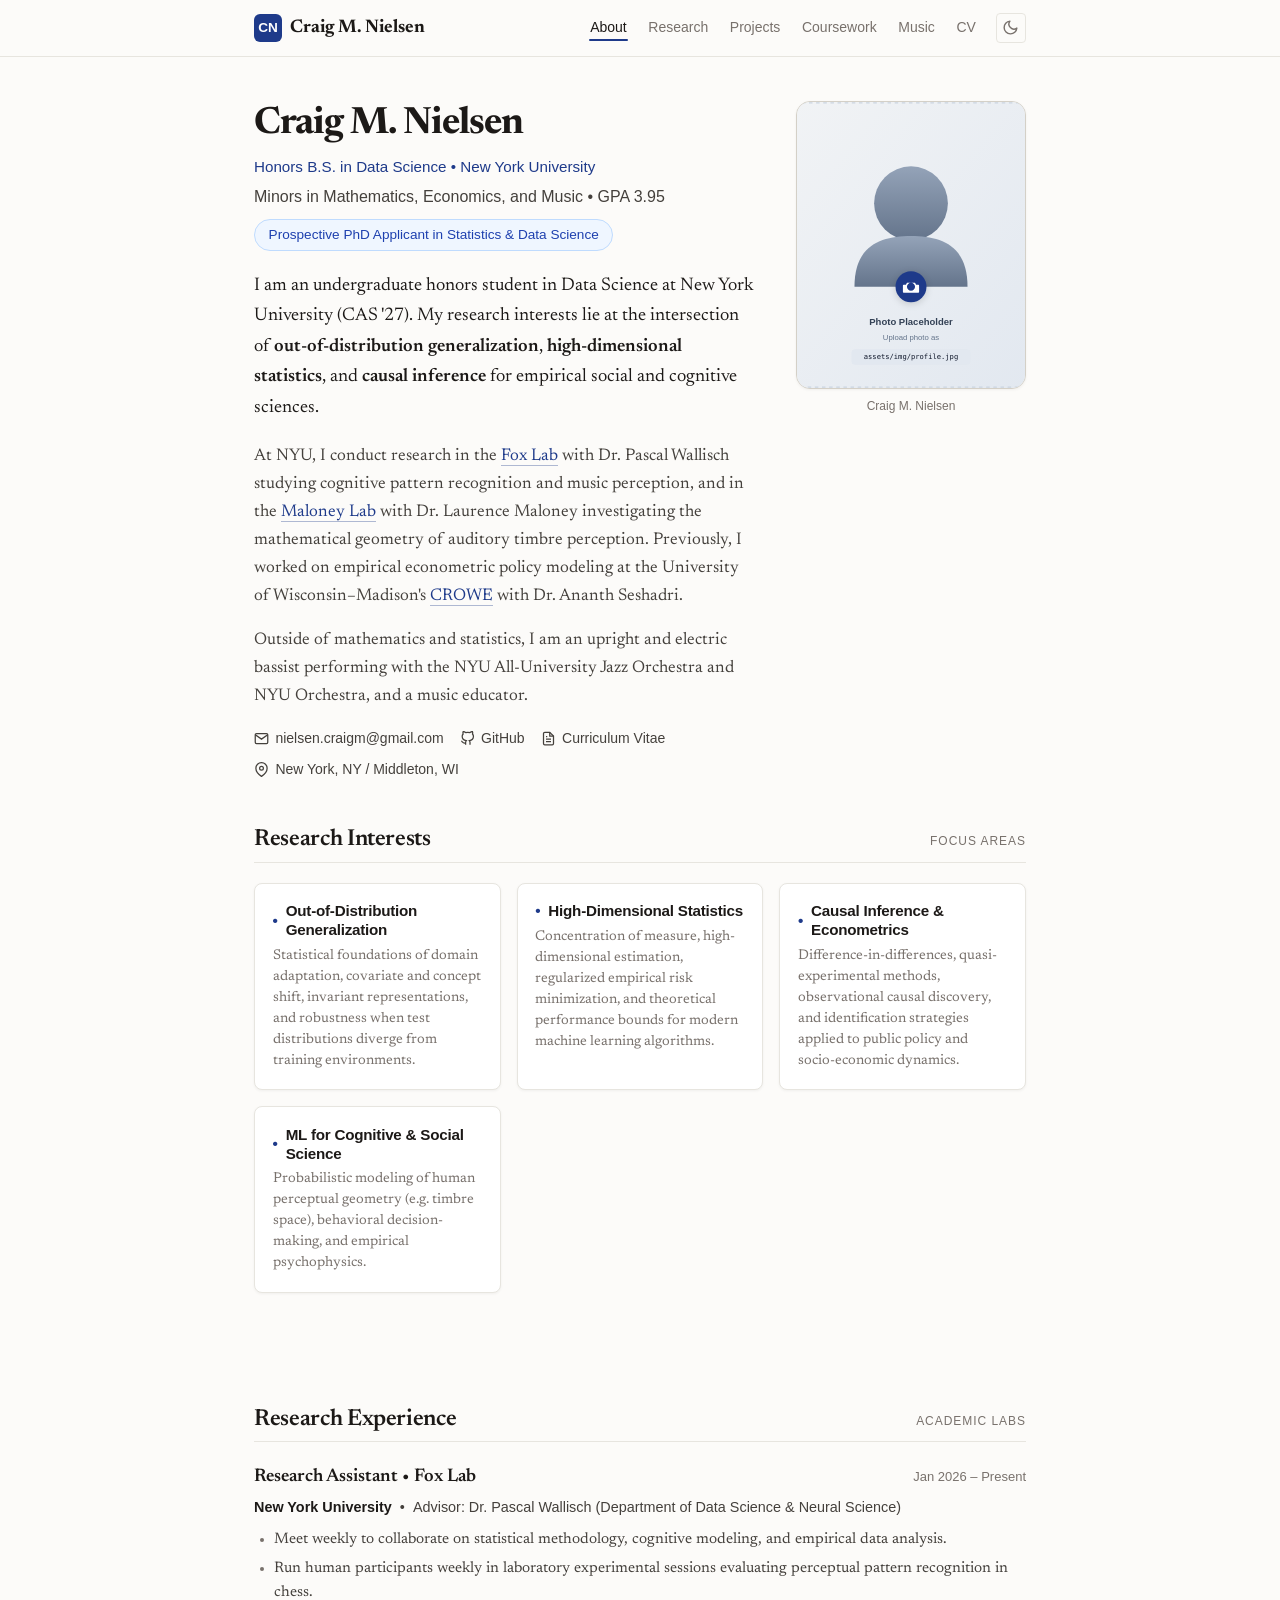
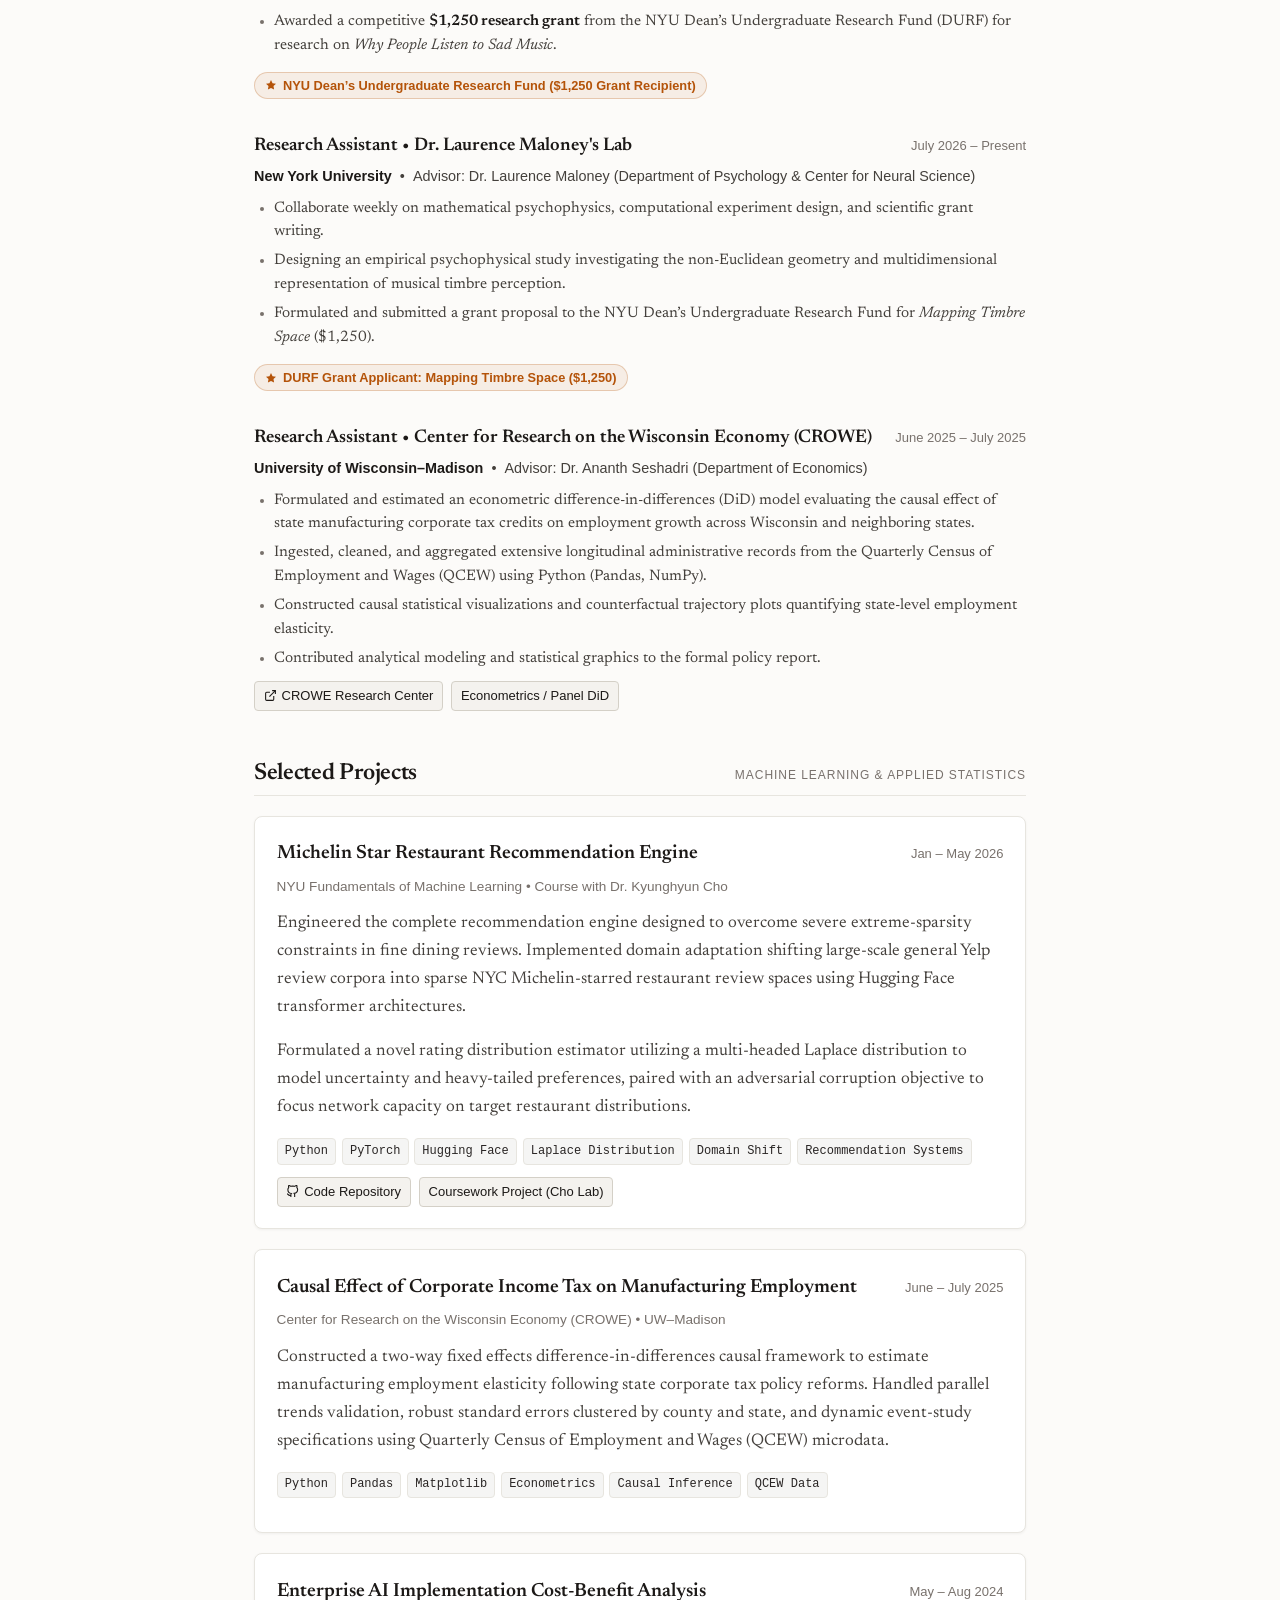
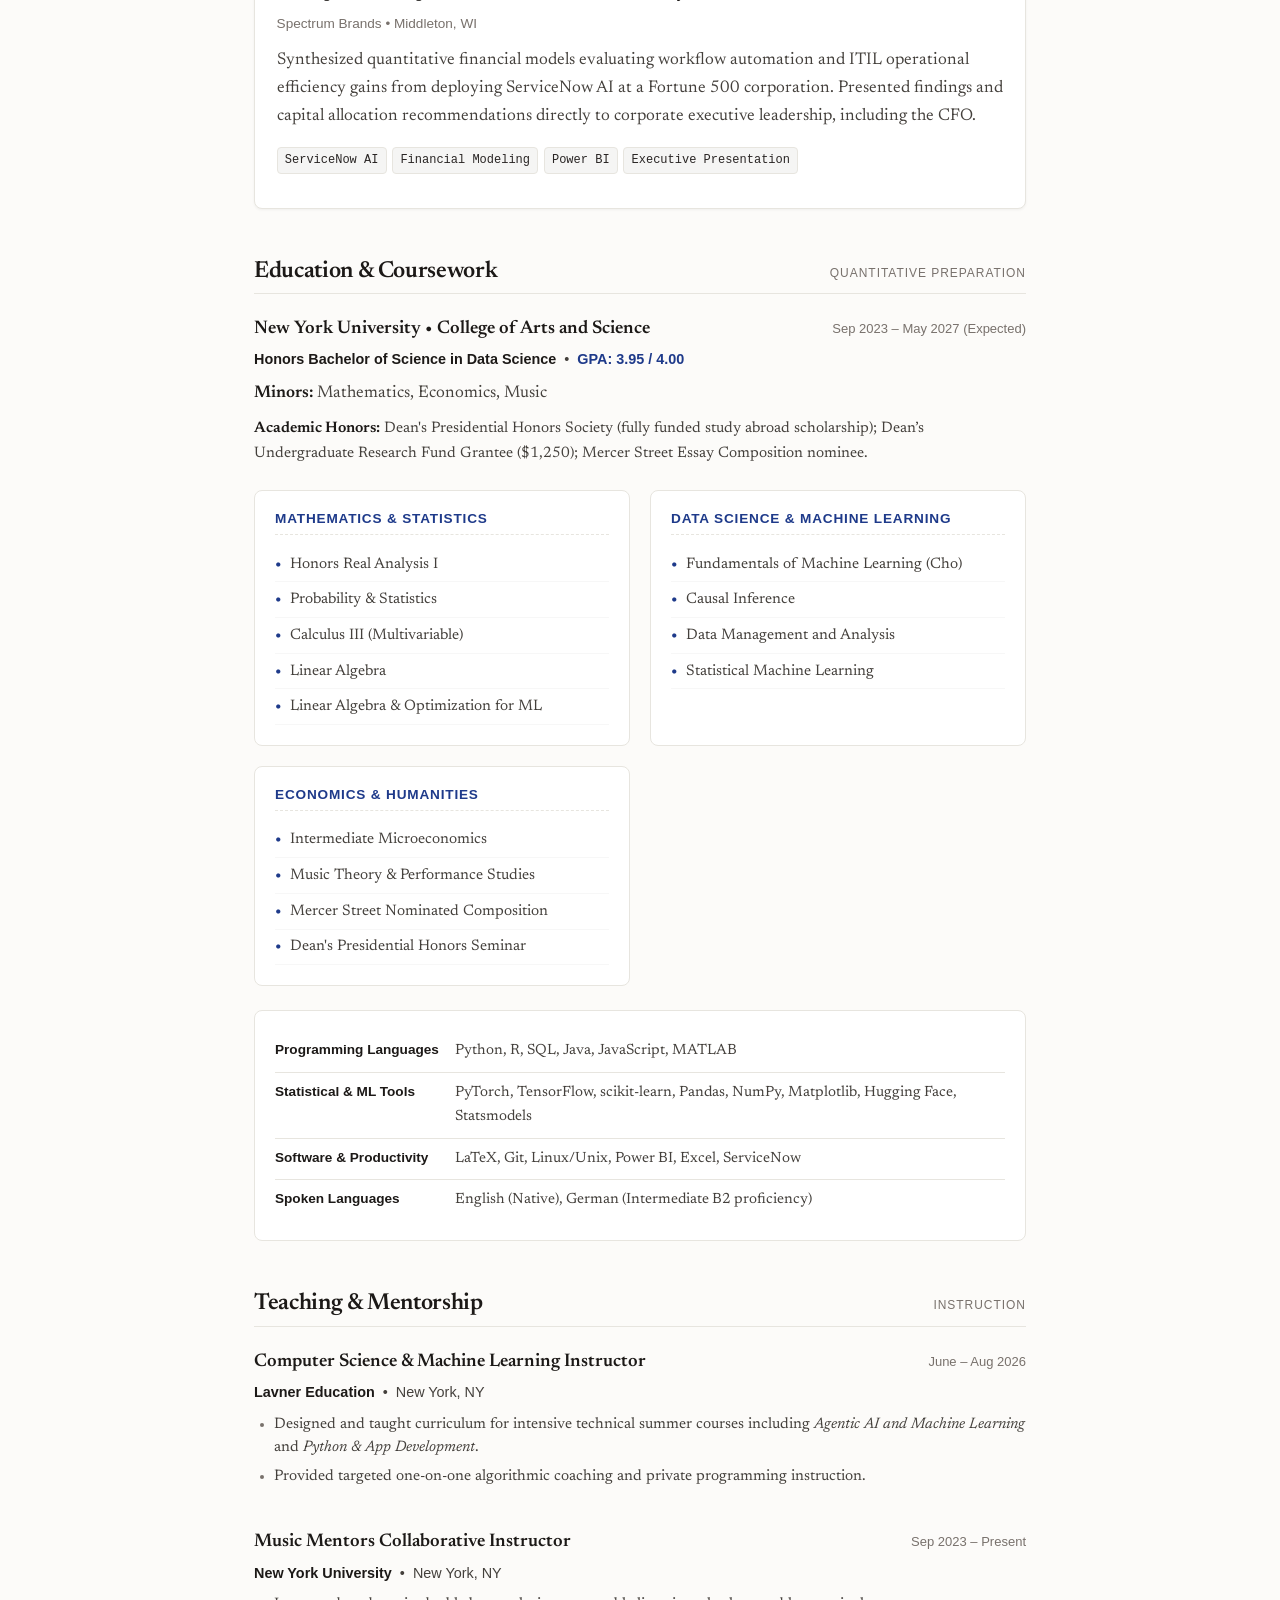
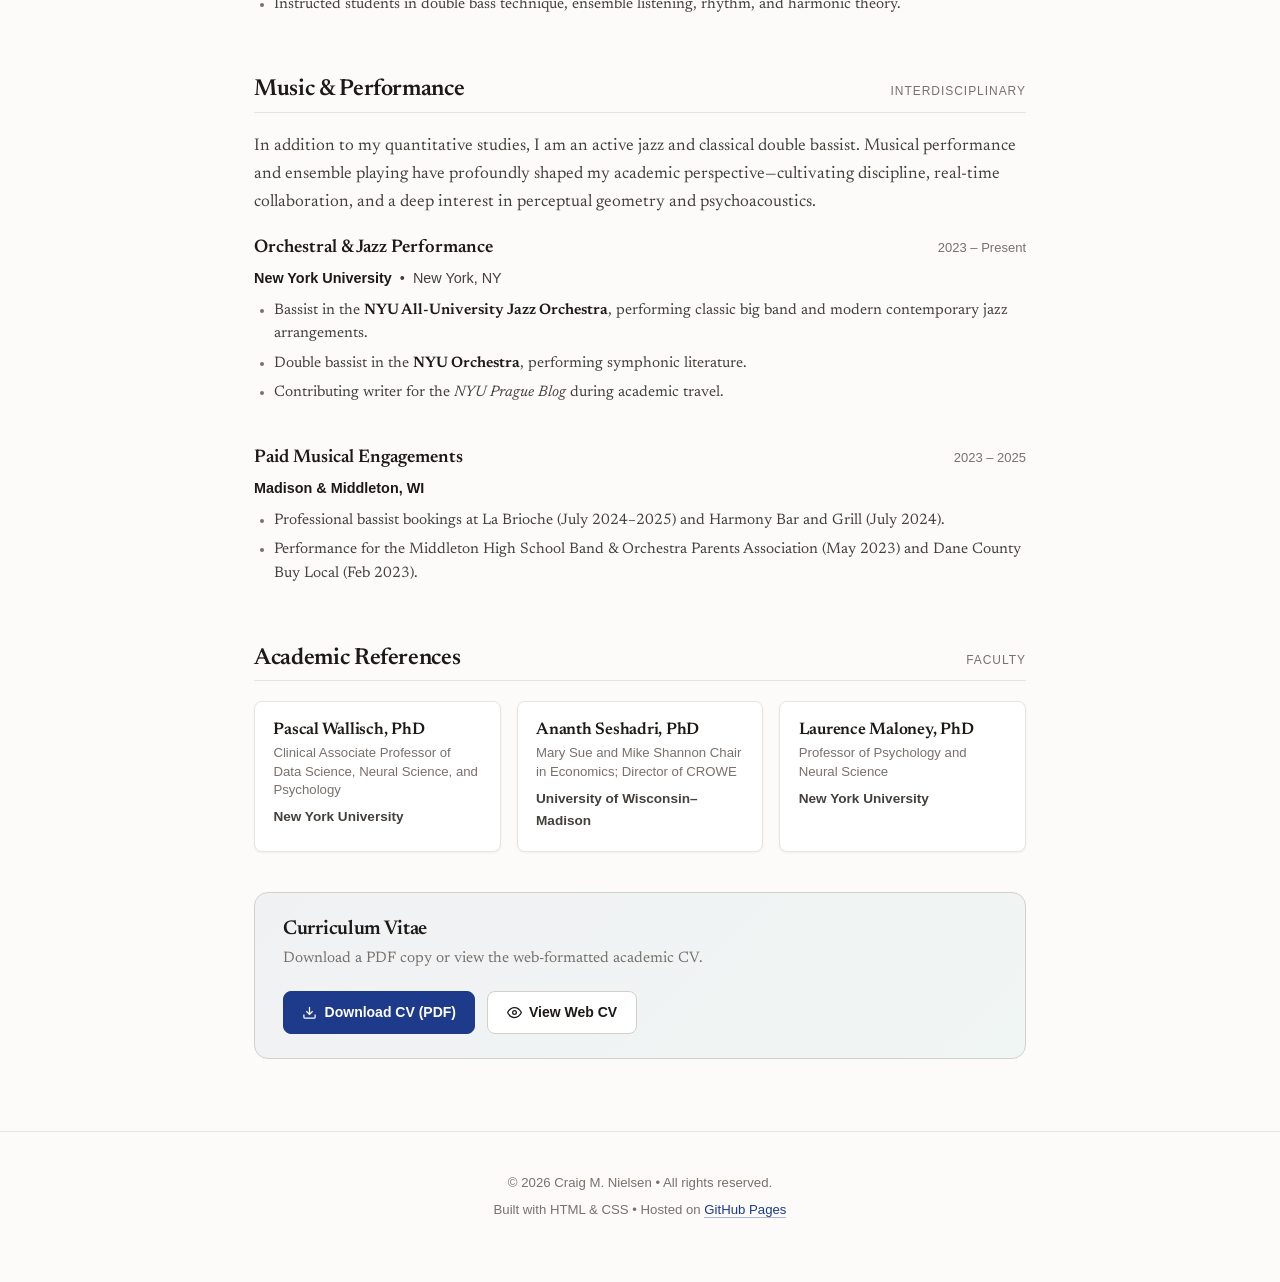
==== index.html @ 50b60140 "Original design" ====
<!DOCTYPE html>
<html lang="en">
<head>
  <meta charset="UTF-8">
  <meta name="viewport" content="width=device-width, initial-scale=1.0">
  <title>Craig M. Nielsen | Data Science & Statistics</title>
  <meta name="description" content="Academic personal website of Craig M. Nielsen, Honors Data Science student at New York University applying to PhD programs in Statistics and Data Science.">
  <meta name="author" content="Craig M. Nielsen">

  <!-- Favicon -->
  <link rel="icon" type="image/svg+xml" href="./assets/img/favicon.svg">

  <!-- Google Fonts: Newsreader (Editorial Serif) & Inter (Clean Sans) -->
  <link rel="preconnect" href="https://fonts.googleapis.com">
  <link rel="preconnect" href="https://fonts.gstatic.com" crossorigin>
  <link href="https://fonts.googleapis.com/css2?family=Inter:wght@400;500;600;700&family=Newsreader:ital,opsz,wght@0,6..72,400;0,6..72,500;0,6..72,600;0,6..72,700;1,6..72,400;1,6..72,600&family=JetBrains+Mono:wght@400;500&display=swap" rel="stylesheet">

  <!-- Main Stylesheet -->
  <link rel="stylesheet" href="./assets/css/style.css">
</head>
<body>

  <!-- Navigation Bar -->
  <header class="site-header">
    <div class="nav-container">
      <a href="#about" class="site-logo">
        <span class="monogram">CN</span>
        <span>Craig M. Nielsen</span>
      </a>

      <nav>
        <ul class="nav-links">
          <li><a href="#about" class="active">About</a></li>
          <li><a href="#research">Research</a></li>
          <li><a href="#projects">Projects</a></li>
          <li><a href="#coursework">Coursework</a></li>
          <li><a href="#music">Music</a></li>
          <li><a href="./cv.html">CV</a></li>
          <li>
            <button id="theme-toggle" class="theme-toggle-btn" aria-label="Toggle dark mode" title="Toggle theme">
              <svg xmlns="http://www.w3.org/2000/svg" viewBox="0 0 24 24" fill="none" stroke="currentColor" stroke-width="2">
                <path d="M21 12.79A9 9 0 1 1 11.21 3 7 7 0 0 0 21 12.79z"></path>
              </svg>
            </button>
          </li>
        </ul>
      </nav>
    </div>
  </header>

  <!-- Main Content Container -->
  <main class="container">

    <!-- Hero / Bio Section -->
    <section id="about" class="hero-section">
      <div class="hero-grid">
        <div class="hero-text">
          <h1>Craig M. Nielsen</h1>
          <div class="hero-status">Honors B.S. in Data Science &bull; New York University</div>
          <div class="hero-affiliation">Minors in Mathematics, Economics, and Music &bull; GPA 3.95</div>
          <div class="hero-aspirations">Prospective PhD Applicant in Statistics &amp; Data Science</div>

          <p class="lead">
            I am an undergraduate honors student in Data Science at New York University (CAS '27). My research interests lie at the intersection of <strong>out-of-distribution generalization</strong>, <strong>high-dimensional statistics</strong>, and <strong>causal inference</strong> for empirical social and cognitive sciences.
          </p>

          <p>
            At NYU, I conduct research in the <a href="#research">Fox Lab</a> with Dr. Pascal Wallisch studying cognitive pattern recognition and music perception, and in the <a href="#research">Maloney Lab</a> with Dr. Laurence Maloney investigating the mathematical geometry of auditory timbre perception. Previously, I worked on empirical econometric policy modeling at the University of Wisconsin–Madison's <a href="#research">CROWE</a> with Dr. Ananth Seshadri.
          </p>

          <p>
            Outside of mathematics and statistics, I am an upright and electric bassist performing with the NYU All-University Jazz Orchestra and NYU Orchestra, and a music educator.
          </p>

          <!-- Quick Contact Links -->
          <div class="quick-links">
            <a href="mailto:nielsen.craigm@gmail.com" title="Email Craig">
              <svg viewBox="0 0 24 24"><path d="M4 4h16c1.1 0 2 .9 2 2v12c0 1.1-.9 2-2 2H4c-1.1 0-2-.9-2-2V6c0-1.1.9-2 2-2z"></path><polyline points="22,6 12,13 2,6"></polyline></svg>
              nielsen.craigm@gmail.com
            </a>
            <a href="https://github.com/craigthefirst" target="_blank" rel="noopener noreferrer" title="GitHub Profile">
              <svg viewBox="0 0 24 24"><path d="M9 19c-5 1.5-5-2.5-7-3m14 6v-3.87a3.37 3.37 0 0 0-.94-2.61c3.14-.35 6.44-1.54 6.44-7A5.44 5.44 0 0 0 20 4.77 5.07 5.07 0 0 0 19.91 1S18.73.65 16 2.48a13.38 13.38 0 0 0-7 0C6.27.65 5.09 1 5.09 1A5.07 5.07 0 0 0 5 4.77a5.44 5.44 0 0 0-1.5 3.78c0 5.42 3.3 6.61 6.44 7A3.37 3.37 0 0 0 9 18.13V22"></path></svg>
              GitHub
            </a>
            <a href="./cv.html" title="Curriculum Vitae">
              <svg viewBox="0 0 24 24"><path d="M14 2H6a2 2 0 0 0-2 2v16a2 2 0 0 0 2 2h12a2 2 0 0 0 2-2V8z"></path><polyline points="14 2 14 8 20 8"></polyline><line x1="16" y1="13" x2="8" y2="13"></line><line x1="16" y1="17" x2="8" y2="17"></line><polyline points="10 9 9 9 8 9"></polyline></svg>
              Curriculum Vitae
            </a>
            <span>
              <svg viewBox="0 0 24 24"><path d="M21 10c0 7-9 13-9 13s-9-6-9-13a9 9 0 0 1 18 0z"></path><circle cx="12" cy="10" r="3"></circle></svg>
              New York, NY / Middleton, WI
            </span>
          </div>
        </div>

        <!-- Dedicated Photo Space (with placeholder and seamless fallback) -->
        <div class="hero-photo-wrapper">
          <div class="profile-photo-container">
            <img
              id="profile-img"
              class="profile-photo"
              src="./assets/img/profile.jpg"
              alt="Craig M. Nielsen"
              onerror="this.onerror=null; this.src='./assets/img/portrait-placeholder.svg';"
            >
          </div>
          <div class="photo-caption">Craig M. Nielsen</div>
        </div>
      </div>

      <!-- Core Research Interests -->
      <h2 style="margin-top: 2.25rem;">
        Research Interests
        <span class="section-tag">Focus Areas</span>
      </h2>
      <div class="interests-grid">
        <div class="interest-card">
          <h4>
            <span class="icon">&bull;</span>
            Out-of-Distribution Generalization
          </h4>
          <p>
            Statistical foundations of domain adaptation, covariate and concept shift, invariant representations, and robustness when test distributions diverge from training environments.
          </p>
        </div>

        <div class="interest-card">
          <h4>
            <span class="icon">&bull;</span>
            High-Dimensional Statistics
          </h4>
          <p>
            Concentration of measure, high-dimensional estimation, regularized empirical risk minimization, and theoretical performance bounds for modern machine learning algorithms.
          </p>
        </div>

        <div class="interest-card">
          <h4>
            <span class="icon">&bull;</span>
            Causal Inference &amp; Econometrics
          </h4>
          <p>
            Difference-in-differences, quasi-experimental methods, observational causal discovery, and identification strategies applied to public policy and socio-economic dynamics.
          </p>
        </div>

        <div class="interest-card">
          <h4>
            <span class="icon">&bull;</span>
            ML for Cognitive &amp; Social Science
          </h4>
          <p>
            Probabilistic modeling of human perceptual geometry (e.g. timbre space), behavioral decision-making, and empirical psychophysics.
          </p>
        </div>
      </div>
    </section>

    <!-- Research Experience -->
    <section id="research">
      <h2>
        Research Experience
        <span class="section-tag">Academic Labs</span>
      </h2>

      <div class="entry-list">
        <!-- Fox Lab NYU -->
        <div class="entry-item">
          <div class="entry-header">
            <span class="entry-title">Research Assistant &bull; Fox Lab</span>
            <span class="entry-date">Jan 2026 &ndash; Present</span>
          </div>
          <div class="entry-subtitle">
            <span class="institution">New York University</span>
            <span>&bull;</span>
            <span class="advisor">Advisor: Dr. Pascal Wallisch (Department of Data Science &amp; Neural Science)</span>
          </div>
          <ul>
            <li>Meet weekly to collaborate on statistical methodology, cognitive modeling, and empirical data analysis.</li>
            <li>Run human participants weekly in laboratory experimental sessions evaluating perceptual pattern recognition in chess.</li>
            <li>Awarded a competitive <strong>$1,250 research grant</strong> from the NYU Dean’s Undergraduate Research Fund (DURF) for research on <em>Why People Listen to Sad Music</em>.</li>
          </ul>
          <div>
            <span class="award-tag">
              <svg width="12" height="12" viewBox="0 0 24 24" fill="currentColor"><path d="M12 2l3.09 6.26L22 9.27l-5 4.87 1.18 6.88L12 17.77l-6.18 3.25L7 14.14 2 9.27l6.91-1.01L12 2z"/></svg>
              NYU Dean’s Undergraduate Research Fund ($1,250 Grant Recipient)
            </span>
          </div>
        </div>

        <!-- Laurence Maloney Lab NYU -->
        <div class="entry-item">
          <div class="entry-header">
            <span class="entry-title">Research Assistant &bull; Dr. Laurence Maloney's Lab</span>
            <span class="entry-date">July 2026 &ndash; Present</span>
          </div>
          <div class="entry-subtitle">
            <span class="institution">New York University</span>
            <span>&bull;</span>
            <span class="advisor">Advisor: Dr. Laurence Maloney (Department of Psychology &amp; Center for Neural Science)</span>
          </div>
          <ul>
            <li>Collaborate weekly on mathematical psychophysics, computational experiment design, and scientific grant writing.</li>
            <li>Designing an empirical psychophysical study investigating the non-Euclidean geometry and multidimensional representation of musical timbre perception.</li>
            <li>Formulated and submitted a grant proposal to the NYU Dean’s Undergraduate Research Fund for <em>Mapping Timbre Space</em> ($1,250).</li>
          </ul>
          <div>
            <span class="award-tag">
              <svg width="12" height="12" viewBox="0 0 24 24" fill="currentColor"><path d="M12 2l3.09 6.26L22 9.27l-5 4.87 1.18 6.88L12 17.77l-6.18 3.25L7 14.14 2 9.27l6.91-1.01L12 2z"/></svg>
              DURF Grant Applicant: Mapping Timbre Space ($1,250)
            </span>
          </div>
        </div>

        <!-- CROWE UW-Madison -->
        <div class="entry-item">
          <div class="entry-header">
            <span class="entry-title">Research Assistant &bull; Center for Research on the Wisconsin Economy (CROWE)</span>
            <span class="entry-date">June 2025 &ndash; July 2025</span>
          </div>
          <div class="entry-subtitle">
            <span class="institution">University of Wisconsin&ndash;Madison</span>
            <span>&bull;</span>
            <span class="advisor">Advisor: Dr. Ananth Seshadri (Department of Economics)</span>
          </div>
          <ul>
            <li>Formulated and estimated an econometric difference-in-differences (DiD) model evaluating the causal effect of state manufacturing corporate tax credits on employment growth across Wisconsin and neighboring states.</li>
            <li>Ingested, cleaned, and aggregated extensive longitudinal administrative records from the Quarterly Census of Employment and Wages (QCEW) using Python (Pandas, NumPy).</li>
            <li>Constructed causal statistical visualizations and counterfactual trajectory plots quantifying state-level employment elasticity.</li>
            <li>Contributed analytical modeling and statistical graphics to the formal policy report.</li>
          </ul>
          <div class="entry-actions">
            <a href="https://crowe.wisc.edu/" target="_blank" rel="noopener noreferrer" class="action-badge">
              <svg viewBox="0 0 24 24"><path d="M18 13v6a2 2 0 0 1-2 2H5a2 2 0 0 1-2-2V8a2 2 0 0 1 2-2h6"></path><polyline points="15 3 21 3 21 9"></polyline><line x1="10" y1="14" x2="21" y2="3"></line></svg>
              CROWE Research Center
            </a>
            <span class="action-badge">Econometrics / Panel DiD</span>
          </div>
        </div>
      </div>
    </section>

    <!-- Selected Projects -->
    <section id="projects">
      <h2>
        Selected Projects
        <span class="section-tag">Machine Learning &amp; Applied Statistics</span>
      </h2>

      <!-- Michelin Star Restaurant App -->
      <div class="project-card">
        <div class="card-header">
          <span class="card-title">Michelin Star Restaurant Recommendation Engine</span>
          <span class="entry-date">Jan &ndash; May 2026</span>
        </div>
        <div class="card-meta">
          NYU Fundamentals of Machine Learning &bull; Course with Dr. Kyunghyun Cho
        </div>
        <p>
          Engineered the complete recommendation engine designed to overcome severe extreme-sparsity constraints in fine dining reviews. Implemented domain adaptation shifting large-scale general Yelp review corpora into sparse NYC Michelin-starred restaurant review spaces using Hugging Face transformer architectures.
        </p>
        <p>
          Formulated a novel rating distribution estimator utilizing a multi-headed Laplace distribution to model uncertainty and heavy-tailed preferences, paired with an adversarial corruption objective to focus network capacity on target restaurant distributions.
        </p>
        <div class="tech-stack">
          <span>Python</span>
          <span>PyTorch</span>
          <span>Hugging Face</span>
          <span>Laplace Distribution</span>
          <span>Domain Shift</span>
          <span>Recommendation Systems</span>
        </div>
        <div class="entry-actions">
          <a href="https://github.com/craigthefirst" target="_blank" rel="noopener noreferrer" class="action-badge">
            <svg viewBox="0 0 24 24"><path d="M9 19c-5 1.5-5-2.5-7-3m14 6v-3.87a3.37 3.37 0 0 0-.94-2.61c3.14-.35 6.44-1.54 6.44-7A5.44 5.44 0 0 0 20 4.77 5.07 5.07 0 0 0 19.91 1S18.73.65 16 2.48a13.38 13.38 0 0 0-7 0C6.27.65 5.09 1 5.09 1A5.07 5.07 0 0 0 5 4.77a5.44 5.44 0 0 0-1.5 3.78c0 5.42 3.3 6.61 6.44 7A3.37 3.37 0 0 0 9 18.13V22"></path></svg>
            Code Repository
          </a>
          <span class="action-badge">Coursework Project (Cho Lab)</span>
        </div>
      </div>

      <!-- Difference-in-Differences Tax Model -->
      <div class="project-card">
        <div class="card-header">
          <span class="card-title">Causal Effect of Corporate Income Tax on Manufacturing Employment</span>
          <span class="entry-date">June &ndash; July 2025</span>
        </div>
        <div class="card-meta">
          Center for Research on the Wisconsin Economy (CROWE) &bull; UW–Madison
        </div>
        <p>
          Constructed a two-way fixed effects difference-in-differences causal framework to estimate manufacturing employment elasticity following state corporate tax policy reforms. Handled parallel trends validation, robust standard errors clustered by county and state, and dynamic event-study specifications using Quarterly Census of Employment and Wages (QCEW) microdata.
        </p>
        <div class="tech-stack">
          <span>Python</span>
          <span>Pandas</span>
          <span>Matplotlib</span>
          <span>Econometrics</span>
          <span>Causal Inference</span>
          <span>QCEW Data</span>
        </div>
      </div>

      <!-- ServiceNow AI Analysis -->
      <div class="project-card">
        <div class="card-header">
          <span class="card-title">Enterprise AI Implementation Cost-Benefit Analysis</span>
          <span class="entry-date">May &ndash; Aug 2024</span>
        </div>
        <div class="card-meta">
          Spectrum Brands &bull; Middleton, WI
        </div>
        <p>
          Synthesized quantitative financial models evaluating workflow automation and ITIL operational efficiency gains from deploying ServiceNow AI at a Fortune 500 corporation. Presented findings and capital allocation recommendations directly to corporate executive leadership, including the CFO.
        </p>
        <div class="tech-stack">
          <span>ServiceNow AI</span>
          <span>Financial Modeling</span>
          <span>Power BI</span>
          <span>Executive Presentation</span>
        </div>
      </div>
    </section>

    <!-- Education & Academic Preparation -->
    <section id="coursework">
      <h2>
        Education &amp; Coursework
        <span class="section-tag">Quantitative Preparation</span>
      </h2>

      <div class="entry-item" style="margin-bottom: 1.5rem;">
        <div class="entry-header">
          <span class="entry-title">New York University &bull; College of Arts and Science</span>
          <span class="entry-date">Sep 2023 &ndash; May 2027 (Expected)</span>
        </div>
        <div class="entry-subtitle">
          <span class="institution">Honors Bachelor of Science in Data Science</span>
          <span>&bull;</span>
          <span style="font-weight: 600; color: var(--link-color);">GPA: 3.95 / 4.00</span>
        </div>
        <p style="margin-bottom: 0.5rem; color: var(--text-secondary);">
          <strong>Minors:</strong> Mathematics, Economics, Music
        </p>
        <p style="margin-bottom: 0.5rem; color: var(--text-secondary); font-size: 0.95rem;">
          <strong>Academic Honors:</strong> Dean's Presidential Honors Society (fully funded study abroad scholarship); Dean’s Undergraduate Research Fund Grantee ($1,250); Mercer Street Essay Composition nominee.
        </p>
      </div>

      <!-- Categorized Coursework Matrix -->
      <div class="course-grid">
        <div class="course-category">
          <h4>Mathematics &amp; Statistics</h4>
          <ul>
            <li>Honors Real Analysis I</li>
            <li>Probability &amp; Statistics</li>
            <li>Calculus III (Multivariable)</li>
            <li>Linear Algebra</li>
            <li>Linear Algebra &amp; Optimization for ML</li>
          </ul>
        </div>

        <div class="course-category">
          <h4>Data Science &amp; Machine Learning</h4>
          <ul>
            <li>Fundamentals of Machine Learning (Cho)</li>
            <li>Causal Inference</li>
            <li>Data Management and Analysis</li>
            <li>Statistical Machine Learning</li>
          </ul>
        </div>

        <div class="course-category">
          <h4>Economics &amp; Humanities</h4>
          <ul>
            <li>Intermediate Microeconomics</li>
            <li>Music Theory &amp; Performance Studies</li>
            <li>Mercer Street Nominated Composition</li>
            <li>Dean's Presidential Honors Seminar</li>
          </ul>
        </div>
      </div>

      <!-- Skills Matrix -->
      <div class="skills-block">
        <div class="skill-row">
          <span class="skill-label">Programming Languages</span>
          <span class="skill-value">Python, R, SQL, Java, JavaScript, MATLAB</span>
        </div>
        <div class="skill-row">
          <span class="skill-label">Statistical &amp; ML Tools</span>
          <span class="skill-value">PyTorch, TensorFlow, scikit-learn, Pandas, NumPy, Matplotlib, Hugging Face, Statsmodels</span>
        </div>
        <div class="skill-row">
          <span class="skill-label">Software &amp; Productivity</span>
          <span class="skill-value">LaTeX, Git, Linux/Unix, Power BI, Excel, ServiceNow</span>
        </div>
        <div class="skill-row">
          <span class="skill-label">Spoken Languages</span>
          <span class="skill-value">English (Native), German (Intermediate B2 proficiency)</span>
        </div>
      </div>
    </section>

    <!-- Teaching Experience -->
    <section id="teaching">
      <h2>
        Teaching &amp; Mentorship
        <span class="section-tag">Instruction</span>
      </h2>

      <div class="entry-list">
        <div class="entry-item">
          <div class="entry-header">
            <span class="entry-title">Computer Science &amp; Machine Learning Instructor</span>
            <span class="entry-date">June &ndash; Aug 2026</span>
          </div>
          <div class="entry-subtitle">
            <span class="institution">Lavner Education</span>
            <span>&bull;</span>
            <span class="advisor">New York, NY</span>
          </div>
          <ul>
            <li>Designed and taught curriculum for intensive technical summer courses including <em>Agentic AI and Machine Learning</em> and <em>Python &amp; App Development</em>.</li>
            <li>Provided targeted one-on-one algorithmic coaching and private programming instruction.</li>
          </ul>
        </div>

        <div class="entry-item">
          <div class="entry-header">
            <span class="entry-title">Music Mentors Collaborative Instructor</span>
            <span class="entry-date">Sep 2023 &ndash; Present</span>
          </div>
          <div class="entry-subtitle">
            <span class="institution">New York University</span>
            <span>&bull;</span>
            <span class="advisor">New York, NY</span>
          </div>
          <ul>
            <li>Instructed students in double bass technique, ensemble listening, rhythm, and harmonic theory.</li>
          </ul>
        </div>
      </div>
    </section>

    <!-- Music & Interdisciplinary Background -->
    <section id="music">
      <h2>
        Music &amp; Performance
        <span class="section-tag">Interdisciplinary</span>
      </h2>
      <p>
        In addition to my quantitative studies, I am an active jazz and classical double bassist. Musical performance and ensemble playing have profoundly shaped my academic perspective—cultivating discipline, real-time collaboration, and a deep interest in perceptual geometry and psychoacoustics.
      </p>

      <div class="entry-list">
        <div class="entry-item">
          <div class="entry-header">
            <span class="entry-title">Orchestral &amp; Jazz Performance</span>
            <span class="entry-date">2023 &ndash; Present</span>
          </div>
          <div class="entry-subtitle">
            <span class="institution">New York University</span>
            <span>&bull;</span>
            <span>New York, NY</span>
          </div>
          <ul>
            <li>Bassist in the <strong>NYU All-University Jazz Orchestra</strong>, performing classic big band and modern contemporary jazz arrangements.</li>
            <li>Double bassist in the <strong>NYU Orchestra</strong>, performing symphonic literature.</li>
            <li>Contributing writer for the <em>NYU Prague Blog</em> during academic travel.</li>
          </ul>
        </div>

        <div class="entry-item">
          <div class="entry-header">
            <span class="entry-title">Paid Musical Engagements</span>
            <span class="entry-date">2023 &ndash; 2025</span>
          </div>
          <div class="entry-subtitle">
            <span class="institution">Madison &amp; Middleton, WI</span>
          </div>
          <ul>
            <li>Professional bassist bookings at La Brioche (July 2024–2025) and Harmony Bar and Grill (July 2024).</li>
            <li>Performance for the Middleton High School Band &amp; Orchestra Parents Association (May 2023) and Dane County Buy Local (Feb 2023).</li>
          </ul>
        </div>
      </div>
    </section>

    <!-- Academic References -->
    <section id="references">
      <h2>
        Academic References
        <span class="section-tag">Faculty</span>
      </h2>
      <div class="references-grid">
        <div class="ref-card">
          <h4>Pascal Wallisch, PhD</h4>
          <div class="ref-dept">Clinical Associate Professor of Data Science, Neural Science, and Psychology</div>
          <div class="ref-inst">New York University</div>
        </div>

        <div class="ref-card">
          <h4>Ananth Seshadri, PhD</h4>
          <div class="ref-dept">Mary Sue and Mike Shannon Chair in Economics; Director of CROWE</div>
          <div class="ref-inst">University of Wisconsin&ndash;Madison</div>
        </div>

        <div class="ref-card">
          <h4>Laurence Maloney, PhD</h4>
          <div class="ref-dept">Professor of Psychology and Neural Science</div>
          <div class="ref-inst">New York University</div>
        </div>
      </div>
    </section>

    <!-- Curriculum Vitae Callout -->
    <section id="cv">
      <div class="cv-banner">
        <div class="cv-banner-text">
          <h3>Curriculum Vitae</h3>
          <p>Download a PDF copy or view the web-formatted academic CV.</p>
        </div>
        <div class="cv-buttons">
          <a href="./assets/Craig_Nielsen_CV.pdf" class="btn btn-primary" download="Craig_Nielsen_CV.pdf">
            <svg viewBox="0 0 24 24"><path d="M21 15v4a2 2 0 0 1-2 2H5a2 2 0 0 1-2-2v-4"></path><polyline points="7 10 12 15 17 10"></polyline><line x1="12" y1="15" x2="12" y2="3"></line></svg>
            Download CV (PDF)
          </a>
          <a href="./cv.html" class="btn btn-secondary">
            <svg viewBox="0 0 24 24"><path d="M1 12s4-8 11-8 11 8 11 8-4 8-11 8-11-8-11-8z"></path><circle cx="12" cy="12" r="3"></circle></svg>
            View Web CV
          </a>
        </div>
      </div>
    </section>

  </main>

  <!-- Site Footer -->
  <footer class="site-footer">
    <div class="container">
      <p>&copy; <span id="current-year">2026</span> Craig M. Nielsen &bull; All rights reserved.</p>
      <p>
        Built with HTML &amp; CSS &bull; Hosted on <a href="https://github.com/craigthefirst/Personal_Site" target="_blank" rel="noopener noreferrer">GitHub Pages</a>
      </p>
    </div>
  </footer>

  <!-- Main JavaScript -->
  <script src="./assets/js/main.js"></script>
</body>
</html>
---- assets/css/style.css ----
/* ==========================================================================
   ACADEMIC PORTFOLIO STYLESHEET
   Style inspired by classical academic homepages (graysonrdavis.github.io)
   Author: Craig M. Nielsen
   ========================================================================== */

/* --- CSS Variables & Theme Tokens --- */
:root {
  /* Color Palette - Light Mode (Warm Academic Paper) */
  --bg-primary: #fcfbf9;
  --bg-secondary: #f4f2ee;
  --bg-card: #ffffff;
  --bg-card-hover: #faf9f6;
  --border-subtle: #e7e5df;
  --border-medium: #d4d0c7;

  --text-primary: #1c1917;
  --text-secondary: #44403c;
  --text-muted: #78716c;
  --text-faint: #a8a29e;

  --link-color: #1e3a8a;          /* Academic Navy */
  --link-hover: #172554;
  --link-underline: rgba(30, 58, 138, 0.35);

  --accent-primary: #1e3a8a;
  --accent-secondary: #0d9488;    /* Academic Teal */
  --accent-warm: #b45309;         /* Warm amber for awards/highlights */
  --badge-bg: #eff6ff;
  --badge-text: #1e40af;
  --badge-border: #bfdbfe;

  --code-bg: #f5f5f4;
  --code-text: #292524;

  /* Typography */
  --font-serif: "Newsreader", "Charter", "Bitstream Charter", "EB Garamond", "Computer Modern Roman", "Times New Roman", Times, Georgia, serif;
  --font-sans: -apple-system, BlinkMacSystemFont, "Segoe UI", Roboto, "Helvetica Neue", Arial, sans-serif;
  --font-mono: ui-monospace, "SFMono-Regular", "Menlo", "Consolas", "Liberation Mono", monospace;

  --max-width: 820px;
  --header-height: 56px;
  --radius-sm: 4px;
  --radius-md: 8px;
  --radius-lg: 14px;

  --shadow-sm: 0 1px 3px rgba(0, 0, 0, 0.05);
  --shadow-md: 0 4px 12px rgba(0, 0, 0, 0.07);
  --shadow-hover: 0 6px 18px rgba(0, 0, 0, 0.1);

  --transition-fast: 0.15s ease;
  --transition-normal: 0.25s ease;
}

/* Dark Mode Overrides */
[data-theme="dark"] {
  --bg-primary: #121316;
  --bg-secondary: #1a1b1f;
  --bg-card: #18191d;
  --bg-card-hover: #202227;
  --border-subtle: #27282d;
  --border-medium: #36383e;

  --text-primary: #f4f4f5;
  --text-secondary: #d4d4d8;
  --text-muted: #a1a1aa;
  --text-faint: #71717a;

  --link-color: #60a5fa;
  --link-hover: #93c5fd;
  --link-underline: rgba(96, 165, 250, 0.4);

  --accent-primary: #60a5fa;
  --accent-secondary: #2dd4bf;
  --accent-warm: #fbbf24;
  --badge-bg: #172554;
  --badge-text: #93c5fd;
  --badge-border: #1e3a8a;

  --code-bg: #1f2024;
  --code-text: #e4e4e7;

  --shadow-sm: 0 1px 3px rgba(0, 0, 0, 0.3);
  --shadow-md: 0 4px 12px rgba(0, 0, 0, 0.4);
  --shadow-hover: 0 6px 18px rgba(0, 0, 0, 0.5);
}

/* System Dark Mode fallback if no explicit theme set */
@media (prefers-color-scheme: dark) {
  :root:not([data-theme="light"]) {
    --bg-primary: #121316;
    --bg-secondary: #1a1b1f;
    --bg-card: #18191d;
    --bg-card-hover: #202227;
    --border-subtle: #27282d;
    --border-medium: #36383e;

    --text-primary: #f4f4f5;
    --text-secondary: #d4d4d8;
    --text-muted: #a1a1aa;
    --text-faint: #71717a;

    --link-color: #60a5fa;
    --link-hover: #93c5fd;
    --link-underline: rgba(96, 165, 250, 0.4);

    --accent-primary: #60a5fa;
    --accent-secondary: #2dd4bf;
    --accent-warm: #fbbf24;
    --badge-bg: #172554;
    --badge-text: #93c5fd;
    --badge-border: #1e3a8a;

    --code-bg: #1f2024;
    --code-text: #e4e4e7;

    --shadow-sm: 0 1px 3px rgba(0, 0, 0, 0.3);
    --shadow-md: 0 4px 12px rgba(0, 0, 0, 0.4);
    --shadow-hover: 0 6px 18px rgba(0, 0, 0, 0.5);
  }
}

/* --- Base & Reset --- */
*, *::before, *::after {
  box-sizing: border-box;
  margin: 0;
  padding: 0;
}

html {
  font-size: 16px;
  scroll-behavior: smooth;
  scroll-padding-top: calc(var(--header-height) + 24px);
}

body {
  font-family: var(--font-serif);
  font-size: 1.0625rem;
  line-height: 1.65;
  color: var(--text-primary);
  background-color: var(--bg-primary);
  text-rendering: optimizeLegibility;
  -webkit-font-smoothing: antialiased;
  -moz-osx-font-smoothing: grayscale;
  transition: background-color var(--transition-normal), color var(--transition-normal);
}

/* --- Typography --- */
h1, h2, h3, h4, h5, h6 {
  font-family: var(--font-serif);
  font-weight: 600;
  color: var(--text-primary);
  line-height: 1.25;
  letter-spacing: -0.015em;
}

h1 {
  font-size: 2.35rem;
  font-weight: 700;
  margin-bottom: 0.35rem;
  letter-spacing: -0.025em;
}

h2 {
  font-size: 1.45rem;
  font-weight: 600;
  margin-top: 3rem;
  margin-bottom: 1.25rem;
  padding-bottom: 0.45rem;
  border-bottom: 1px solid var(--border-subtle);
  display: flex;
  align-items: baseline;
  justify-content: space-between;
}

h2 .section-tag {
  font-family: var(--font-sans);
  font-size: 0.75rem;
  font-weight: 500;
  text-transform: uppercase;
  letter-spacing: 0.08em;
  color: var(--text-muted);
}

h3 {
  font-size: 1.15rem;
  font-weight: 600;
  margin-bottom: 0.25rem;
}

p {
  margin-bottom: 1rem;
  color: var(--text-secondary);
}

p.lead {
  font-size: 1.15rem;
  line-height: 1.65;
  color: var(--text-primary);
  margin-bottom: 1.25rem;
}

strong, b {
  font-weight: 600;
  color: var(--text-primary);
}

em, i {
  font-style: italic;
}

/* Hyperlinks */
a {
  color: var(--link-color);
  text-decoration: none;
  border-bottom: 1px solid var(--link-underline);
  transition: color var(--transition-fast), border-color var(--transition-fast);
}

a:hover {
  color: var(--link-hover);
  border-bottom-color: var(--link-hover);
}

a.plain {
  border-bottom: none;
}

/* --- Layout Container --- */
.container {
  width: 100%;
  max-width: var(--max-width);
  margin: 0 auto;
  padding: 0 1.5rem;
}

/* --- Header / Navigation Bar --- */
.site-header {
  position: sticky;
  top: 0;
  z-index: 100;
  background-color: rgba(252, 251, 249, 0.92);
  backdrop-filter: blur(10px);
  -webkit-backdrop-filter: blur(10px);
  border-bottom: 1px solid var(--border-subtle);
  transition: background-color var(--transition-normal), border-color var(--transition-normal);
}

[data-theme="dark"] .site-header {
  background-color: rgba(18, 19, 22, 0.92);
}

@media (prefers-color-scheme: dark) {
  :root:not([data-theme="light"]) .site-header {
    background-color: rgba(18, 19, 22, 0.92);
  }
}

.nav-container {
  display: flex;
  align-items: center;
  justify-content: space-between;
  height: var(--header-height);
  max-width: var(--max-width);
  margin: 0 auto;
  padding: 0 1.5rem;
}

.site-logo {
  font-family: var(--font-serif);
  font-size: 1.15rem;
  font-weight: 700;
  color: var(--text-primary);
  border-bottom: none;
  display: flex;
  align-items: center;
  gap: 0.5rem;
}

.site-logo:hover {
  color: var(--link-color);
  border-bottom: none;
}

.site-logo .monogram {
  display: inline-flex;
  align-items: center;
  justify-content: center;
  width: 28px;
  height: 28px;
  background-color: var(--link-color);
  color: #ffffff;
  border-radius: 6px;
  font-size: 0.85rem;
  font-family: var(--font-sans);
  font-weight: 700;
}

.nav-links {
  display: flex;
  align-items: center;
  list-style: none;
  gap: 1.15rem;
  font-family: var(--font-sans);
  font-size: 0.875rem;
  font-weight: 500;
}

.nav-links a {
  color: var(--text-muted);
  border-bottom: none;
  padding: 0.25rem 0.1rem;
  position: relative;
  transition: color var(--transition-fast);
}

.nav-links a:hover,
.nav-links a.active {
  color: var(--text-primary);
}

.nav-links a.active::after {
  content: "";
  position: absolute;
  bottom: -2px;
  left: 0;
  right: 0;
  height: 2px;
  background-color: var(--link-color);
  border-radius: 2px;
}

.theme-toggle-btn {
  background: none;
  border: 1px solid var(--border-subtle);
  color: var(--text-muted);
  cursor: pointer;
  padding: 0.35rem;
  border-radius: var(--radius-sm);
  display: inline-flex;
  align-items: center;
  justify-content: center;
  transition: all var(--transition-fast);
}

.theme-toggle-btn:hover {
  color: var(--text-primary);
  border-color: var(--border-medium);
  background-color: var(--bg-secondary);
}

.theme-toggle-btn svg {
  width: 17px;
  height: 17px;
  stroke: currentColor;
  stroke-width: 2;
  fill: none;
}

/* --- Hero / Bio Section --- */
.hero-section {
  padding-top: 2.75rem;
  padding-bottom: 2rem;
}

.hero-grid {
  display: grid;
  grid-template-columns: 1fr 230px;
  gap: 2.5rem;
  align-items: start;
}

.hero-text {
  min-width: 0;
}

.hero-status {
  font-family: var(--font-sans);
  font-size: 0.95rem;
  font-weight: 500;
  color: var(--link-color);
  margin-bottom: 0.35rem;
}

.hero-affiliation {
  font-family: var(--font-sans);
  font-size: 1rem;
  color: var(--text-secondary);
  margin-bottom: 0.5rem;
}

.hero-aspirations {
  display: inline-block;
  font-family: var(--font-sans);
  font-size: 0.85rem;
  font-weight: 500;
  color: var(--badge-text);
  background-color: var(--badge-bg);
  border: 1px solid var(--badge-border);
  border-radius: 9999px;
  padding: 0.25rem 0.85rem;
  margin-bottom: 1.25rem;
}

/* Contact / Quick Link List */
.quick-links {
  display: flex;
  flex-wrap: wrap;
  gap: 0.5rem 1rem;
  font-family: var(--font-sans);
  font-size: 0.875rem;
  margin-top: 1rem;
  margin-bottom: 0.5rem;
}

.quick-links a,
.quick-links span {
  display: inline-flex;
  align-items: center;
  gap: 0.4rem;
  color: var(--text-secondary);
  border-bottom: none;
}

.quick-links a:hover {
  color: var(--link-color);
  border-bottom: none;
}

.quick-links svg {
  width: 15px;
  height: 15px;
  stroke: currentColor;
  fill: none;
  stroke-width: 2;
  flex-shrink: 0;
}

/* Portrait / Photo Area */
.hero-photo-wrapper {
  position: relative;
  width: 100%;
}

.profile-photo-container {
  position: relative;
  width: 100%;
  aspect-ratio: 4 / 5;
  border-radius: var(--radius-lg);
  overflow: hidden;
  background-color: var(--bg-secondary);
  border: 1px solid var(--border-medium);
  box-shadow: var(--shadow-sm);
  transition: transform var(--transition-normal), box-shadow var(--transition-normal);
}

.profile-photo-container:hover {
  box-shadow: var(--shadow-md);
}

.profile-photo {
  width: 100%;
  height: 100%;
  object-fit: cover;
  display: block;
}

.photo-caption {
  font-family: var(--font-sans);
  font-size: 0.75rem;
  color: var(--text-muted);
  text-align: center;
  margin-top: 0.5rem;
}

/* --- Research Interests Grid --- */
.interests-grid {
  display: grid;
  grid-template-columns: repeat(auto-fit, minmax(240px, 1fr));
  gap: 1rem;
  margin: 1.25rem 0 2rem;
}

.interest-card {
  background-color: var(--bg-card);
  border: 1px solid var(--border-subtle);
  border-radius: var(--radius-md);
  padding: 1.1rem;
  box-shadow: var(--shadow-sm);
  transition: border-color var(--transition-fast), transform var(--transition-fast);
}

.interest-card:hover {
  border-color: var(--border-medium);
  transform: translateY(-2px);
}

.interest-card h4 {
  font-family: var(--font-sans);
  font-size: 0.95rem;
  font-weight: 600;
  color: var(--text-primary);
  margin-bottom: 0.4rem;
  display: flex;
  align-items: center;
  gap: 0.5rem;
}

.interest-card h4 .icon {
  color: var(--link-color);
}

.interest-card p {
  font-size: 0.875rem;
  line-height: 1.5;
  color: var(--text-muted);
  margin-bottom: 0;
}

/* --- Experience / Research Item Timeline --- */
.entry-list {
  display: flex;
  flex-direction: column;
  gap: 1.75rem;
  margin-top: 1rem;
}

.entry-item {
  position: relative;
  padding-left: 0;
}

.entry-header {
  display: flex;
  flex-wrap: wrap;
  align-items: baseline;
  justify-content: space-between;
  gap: 0.5rem;
  margin-bottom: 0.25rem;
}

.entry-title {
  font-family: var(--font-serif);
  font-size: 1.15rem;
  font-weight: 600;
  color: var(--text-primary);
}

.entry-date {
  font-family: var(--font-sans);
  font-size: 0.8125rem;
  font-weight: 500;
  color: var(--text-muted);
  white-space: nowrap;
}

.entry-subtitle {
  font-family: var(--font-sans);
  font-size: 0.9rem;
  color: var(--text-secondary);
  margin-bottom: 0.5rem;
  display: flex;
  flex-wrap: wrap;
  align-items: center;
  gap: 0.5rem;
}

.entry-subtitle .institution {
  font-weight: 600;
  color: var(--text-primary);
}

.entry-subtitle .advisor {
  color: var(--text-secondary);
}

.entry-item ul {
  list-style: disc;
  padding-left: 1.25rem;
  margin-bottom: 0.65rem;
}

.entry-item ul li {
  font-size: 0.95rem;
  line-height: 1.55;
  color: var(--text-secondary);
  margin-bottom: 0.35rem;
}

.entry-item ul li::marker {
  color: var(--text-muted);
}

/* Grant / Award Callout badge */
.award-tag {
  display: inline-flex;
  align-items: center;
  gap: 0.35rem;
  font-family: var(--font-sans);
  font-size: 0.8rem;
  font-weight: 600;
  color: var(--accent-warm);
  background-color: rgba(180, 83, 9, 0.08);
  border: 1px solid rgba(180, 83, 9, 0.25);
  border-radius: 9999px;
  padding: 0.15rem 0.65rem;
  margin-top: 0.25rem;
}

/* Action Links (e.g., [Paper], [Code], [Report]) */
.entry-actions {
  display: flex;
  flex-wrap: wrap;
  gap: 0.5rem;
  margin-top: 0.5rem;
  font-family: var(--font-sans);
  font-size: 0.8125rem;
}

.action-badge {
  display: inline-flex;
  align-items: center;
  gap: 0.3rem;
  padding: 0.2rem 0.55rem;
  border-radius: var(--radius-sm);
  background-color: var(--bg-secondary);
  border: 1px solid var(--border-medium);
  color: var(--text-primary);
  font-weight: 500;
  border-bottom: 1px solid var(--border-medium);
}

.action-badge:hover {
  background-color: var(--link-color);
  color: #ffffff;
  border-color: var(--link-color);
}

.action-badge svg {
  width: 13px;
  height: 13px;
  stroke: currentColor;
  fill: none;
  stroke-width: 2;
}

/* --- Project Cards --- */
.project-card {
  background-color: var(--bg-card);
  border: 1px solid var(--border-subtle);
  border-radius: var(--radius-md);
  padding: 1.35rem;
  box-shadow: var(--shadow-sm);
  margin-bottom: 1.25rem;
  transition: border-color var(--transition-fast), box-shadow var(--transition-fast);
}

.project-card:hover {
  border-color: var(--border-medium);
  box-shadow: var(--shadow-md);
}

.project-card .card-header {
  display: flex;
  flex-wrap: wrap;
  justify-content: space-between;
  align-items: baseline;
  gap: 0.5rem;
  margin-bottom: 0.35rem;
}

.project-card .card-title {
  font-family: var(--font-serif);
  font-size: 1.2rem;
  font-weight: 600;
  color: var(--text-primary);
}

.project-card .card-meta {
  font-family: var(--font-sans);
  font-size: 0.85rem;
  color: var(--text-muted);
  margin-bottom: 0.75rem;
}

.tech-stack {
  display: flex;
  flex-wrap: wrap;
  gap: 0.35rem;
  margin-top: 0.75rem;
  margin-bottom: 0.75rem;
  font-family: var(--font-mono);
  font-size: 0.75rem;
}

.tech-stack span {
  background-color: var(--code-bg);
  color: var(--code-text);
  padding: 0.15rem 0.45rem;
  border-radius: var(--radius-sm);
  border: 1px solid var(--border-subtle);
}

/* --- Coursework & Academic Preparation Grid --- */
.course-grid {
  display: grid;
  grid-template-columns: repeat(auto-fit, minmax(280px, 1fr));
  gap: 1.25rem;
  margin-top: 1rem;
}

.course-category {
  background-color: var(--bg-card);
  border: 1px solid var(--border-subtle);
  border-radius: var(--radius-md);
  padding: 1.25rem;
}

.course-category h4 {
  font-family: var(--font-sans);
  font-size: 0.85rem;
  font-weight: 700;
  text-transform: uppercase;
  letter-spacing: 0.06em;
  color: var(--link-color);
  margin-bottom: 0.75rem;
  padding-bottom: 0.35rem;
  border-bottom: 1px dashed var(--border-subtle);
}

.course-category ul {
  list-style: none;
  padding: 0;
  margin: 0;
}

.course-category ul li {
  font-family: var(--font-serif);
  font-size: 0.95rem;
  color: var(--text-secondary);
  padding: 0.3rem 0;
  border-bottom: 1px solid rgba(0, 0, 0, 0.03);
  display: flex;
  align-items: center;
  gap: 0.5rem;
}

.course-category ul li::before {
  content: "•";
  color: var(--link-color);
  font-weight: bold;
}

/* --- Skills Table / List --- */
.skills-block {
  margin-top: 1.5rem;
  background-color: var(--bg-card);
  border: 1px solid var(--border-subtle);
  border-radius: var(--radius-md);
  padding: 1.25rem;
}

.skill-row {
  display: grid;
  grid-template-columns: 180px 1fr;
  padding: 0.5rem 0;
  border-bottom: 1px solid var(--border-subtle);
  font-size: 0.925rem;
}

.skill-row:last-child {
  border-bottom: none;
}

.skill-label {
  font-family: var(--font-sans);
  font-weight: 600;
  color: var(--text-primary);
  font-size: 0.85rem;
}

.skill-value {
  color: var(--text-secondary);
}

/* --- Reference Cards --- */
.references-grid {
  display: grid;
  grid-template-columns: repeat(auto-fit, minmax(230px, 1fr));
  gap: 1rem;
  margin-top: 1rem;
}

.ref-card {
  background-color: var(--bg-card);
  border: 1px solid var(--border-subtle);
  border-radius: var(--radius-md);
  padding: 1.15rem;
  box-shadow: var(--shadow-sm);
}

.ref-card h4 {
  font-family: var(--font-serif);
  font-size: 1.05rem;
  font-weight: 600;
  color: var(--text-primary);
  margin-bottom: 0.2rem;
}

.ref-card .ref-dept {
  font-family: var(--font-sans);
  font-size: 0.825rem;
  color: var(--text-muted);
  line-height: 1.4;
  margin-bottom: 0.4rem;
}

.ref-card .ref-inst {
  font-family: var(--font-sans);
  font-size: 0.85rem;
  font-weight: 600;
  color: var(--text-secondary);
}

/* --- CV CTA Banner --- */
.cv-banner {
  background: linear-gradient(135deg, rgba(30, 58, 138, 0.05) 0%, rgba(13, 148, 136, 0.05) 100%);
  border: 1px solid var(--border-medium);
  border-radius: var(--radius-lg);
  padding: 1.5rem 1.75rem;
  margin: 2.5rem 0;
  display: flex;
  flex-wrap: wrap;
  align-items: center;
  justify-content: space-between;
  gap: 1.25rem;
}

.cv-banner-text h3 {
  font-size: 1.25rem;
  margin-bottom: 0.25rem;
}

.cv-banner-text p {
  font-size: 0.95rem;
  color: var(--text-muted);
  margin-bottom: 0;
}

.cv-buttons {
  display: flex;
  flex-wrap: wrap;
  gap: 0.75rem;
}

.btn {
  display: inline-flex;
  align-items: center;
  gap: 0.45rem;
  padding: 0.55rem 1.15rem;
  font-family: var(--font-sans);
  font-size: 0.875rem;
  font-weight: 600;
  border-radius: var(--radius-md);
  cursor: pointer;
  text-decoration: none;
  border: none;
  transition: all var(--transition-fast);
}

.btn-primary {
  background-color: var(--link-color);
  color: #ffffff !important;
  border: 1px solid var(--link-color);
  border-bottom: 1px solid var(--link-color);
}

.btn-primary:hover {
  background-color: var(--link-hover);
  border-color: var(--link-hover);
  color: #ffffff !important;
  transform: translateY(-1px);
}

.btn-secondary {
  background-color: var(--bg-card);
  color: var(--text-primary) !important;
  border: 1px solid var(--border-medium);
  border-bottom: 1px solid var(--border-medium);
}

.btn-secondary:hover {
  background-color: var(--bg-secondary);
  border-color: var(--text-muted);
  transform: translateY(-1px);
}

.btn svg {
  width: 15px;
  height: 15px;
  stroke: currentColor;
  fill: none;
  stroke-width: 2;
}

/* --- Footer --- */
.site-footer {
  margin-top: 4.5rem;
  padding: 2.5rem 0 3.5rem;
  border-top: 1px solid var(--border-subtle);
  font-family: var(--font-sans);
  font-size: 0.825rem;
  color: var(--text-muted);
  text-align: center;
}

.site-footer p {
  color: var(--text-muted);
  font-size: 0.825rem;
  margin-bottom: 0.35rem;
}

/* --- Responsive Media Queries --- */
@media (max-width: 768px) {
  h1 {
    font-size: 1.95rem;
  }

  .hero-grid {
    grid-template-columns: 1fr;
    gap: 1.75rem;
  }

  .hero-photo-wrapper {
    max-width: 200px;
    margin: 0 auto 1rem;
  }

  .nav-links {
    gap: 0.75rem;
    font-size: 0.8rem;
  }

  .skill-row {
    grid-template-columns: 1fr;
    gap: 0.25rem;
  }

  .cv-banner {
    flex-direction: column;
    align-items: flex-start;
  }
}

/* Print Stylesheet for clean academic printing */
@media print {
  body {
    background-color: #ffffff !important;
    color: #000000 !important;
    font-size: 11pt;
    line-height: 1.45;
  }

  .site-header,
  .theme-toggle-btn,
  .cv-banner,
  .entry-actions,
  .photo-caption,
  .site-footer {
    display: none !important;
  }

  .container {
    max-width: 100% !important;
    padding: 0 !important;
  }

  h1 {
    font-size: 20pt;
  }

  h2 {
    font-size: 14pt;
    border-bottom: 1pt solid #000;
    margin-top: 1.5rem;
    margin-bottom: 0.5rem;
  }

  .hero-grid {
    grid-template-columns: 1fr 140px;
  }

  a {
    color: #000000 !important;
    border-bottom: none !important;
    text-decoration: underline !important;
  }
}
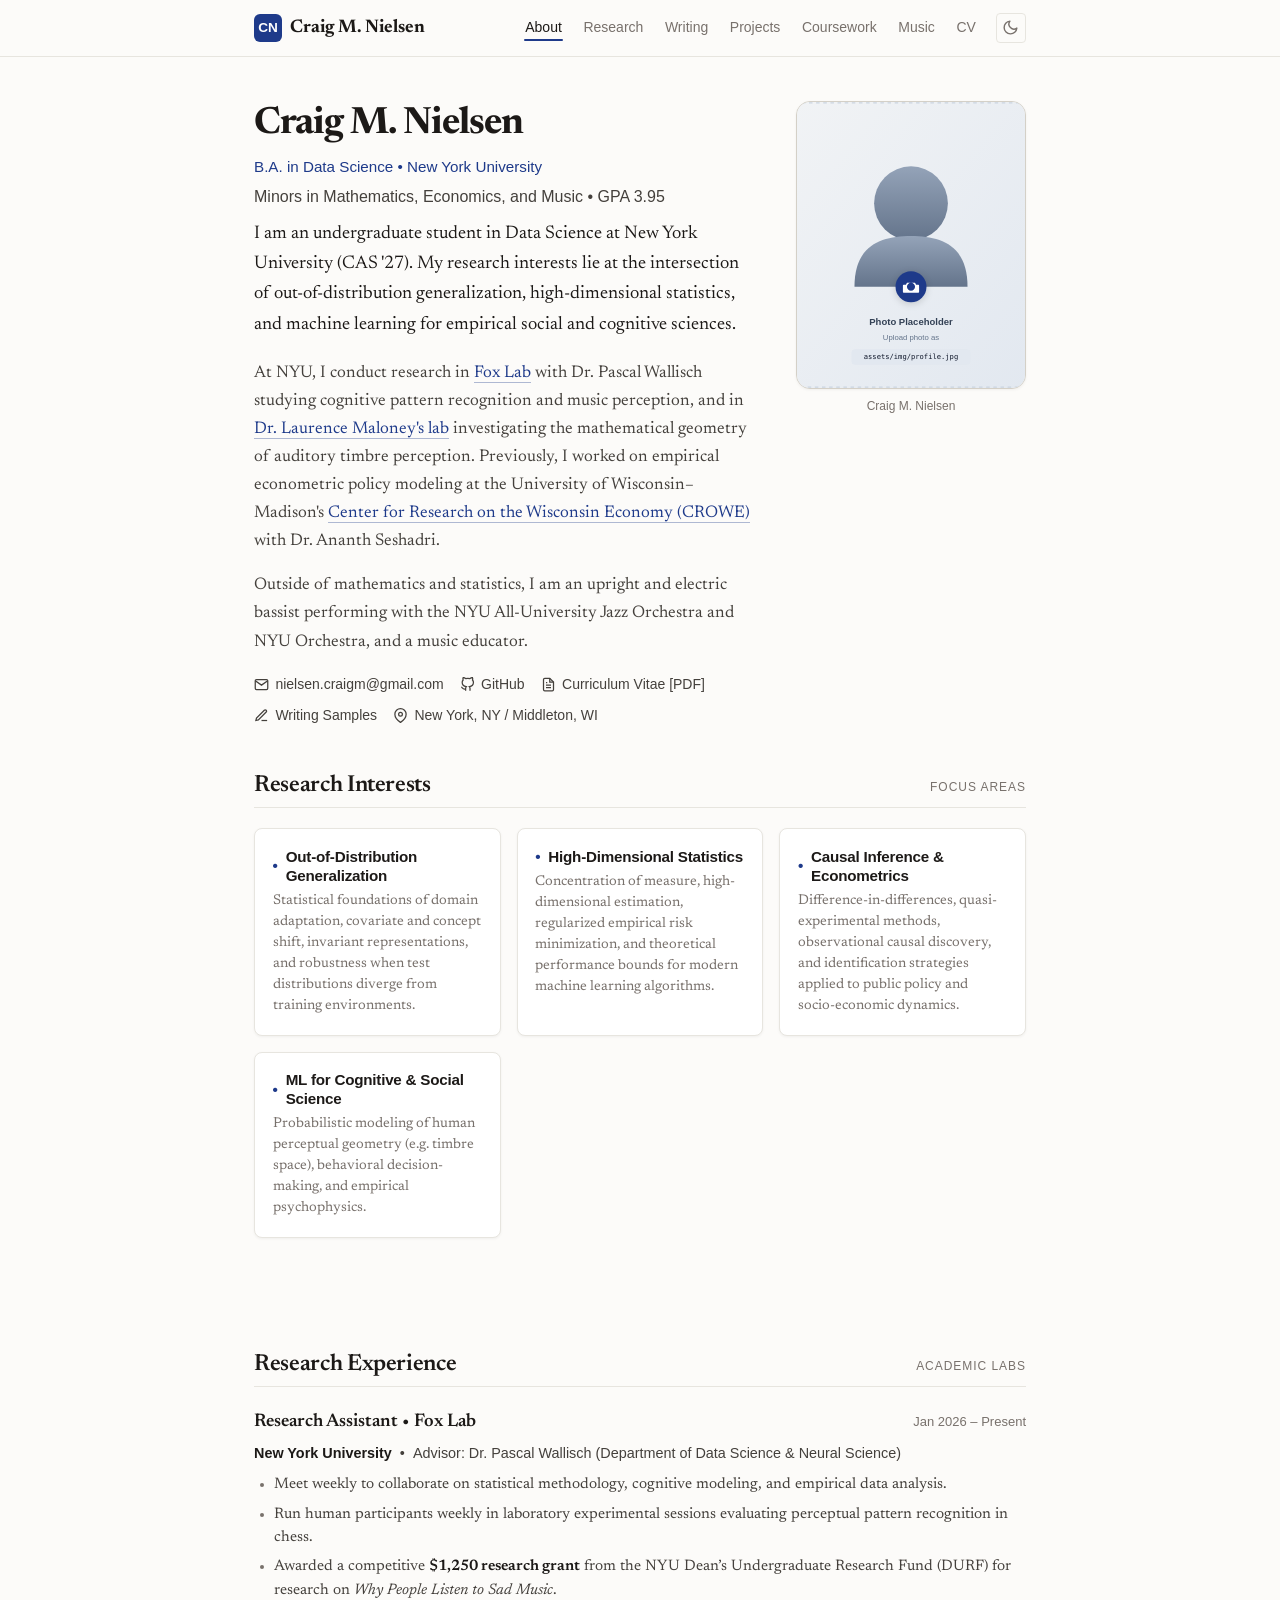
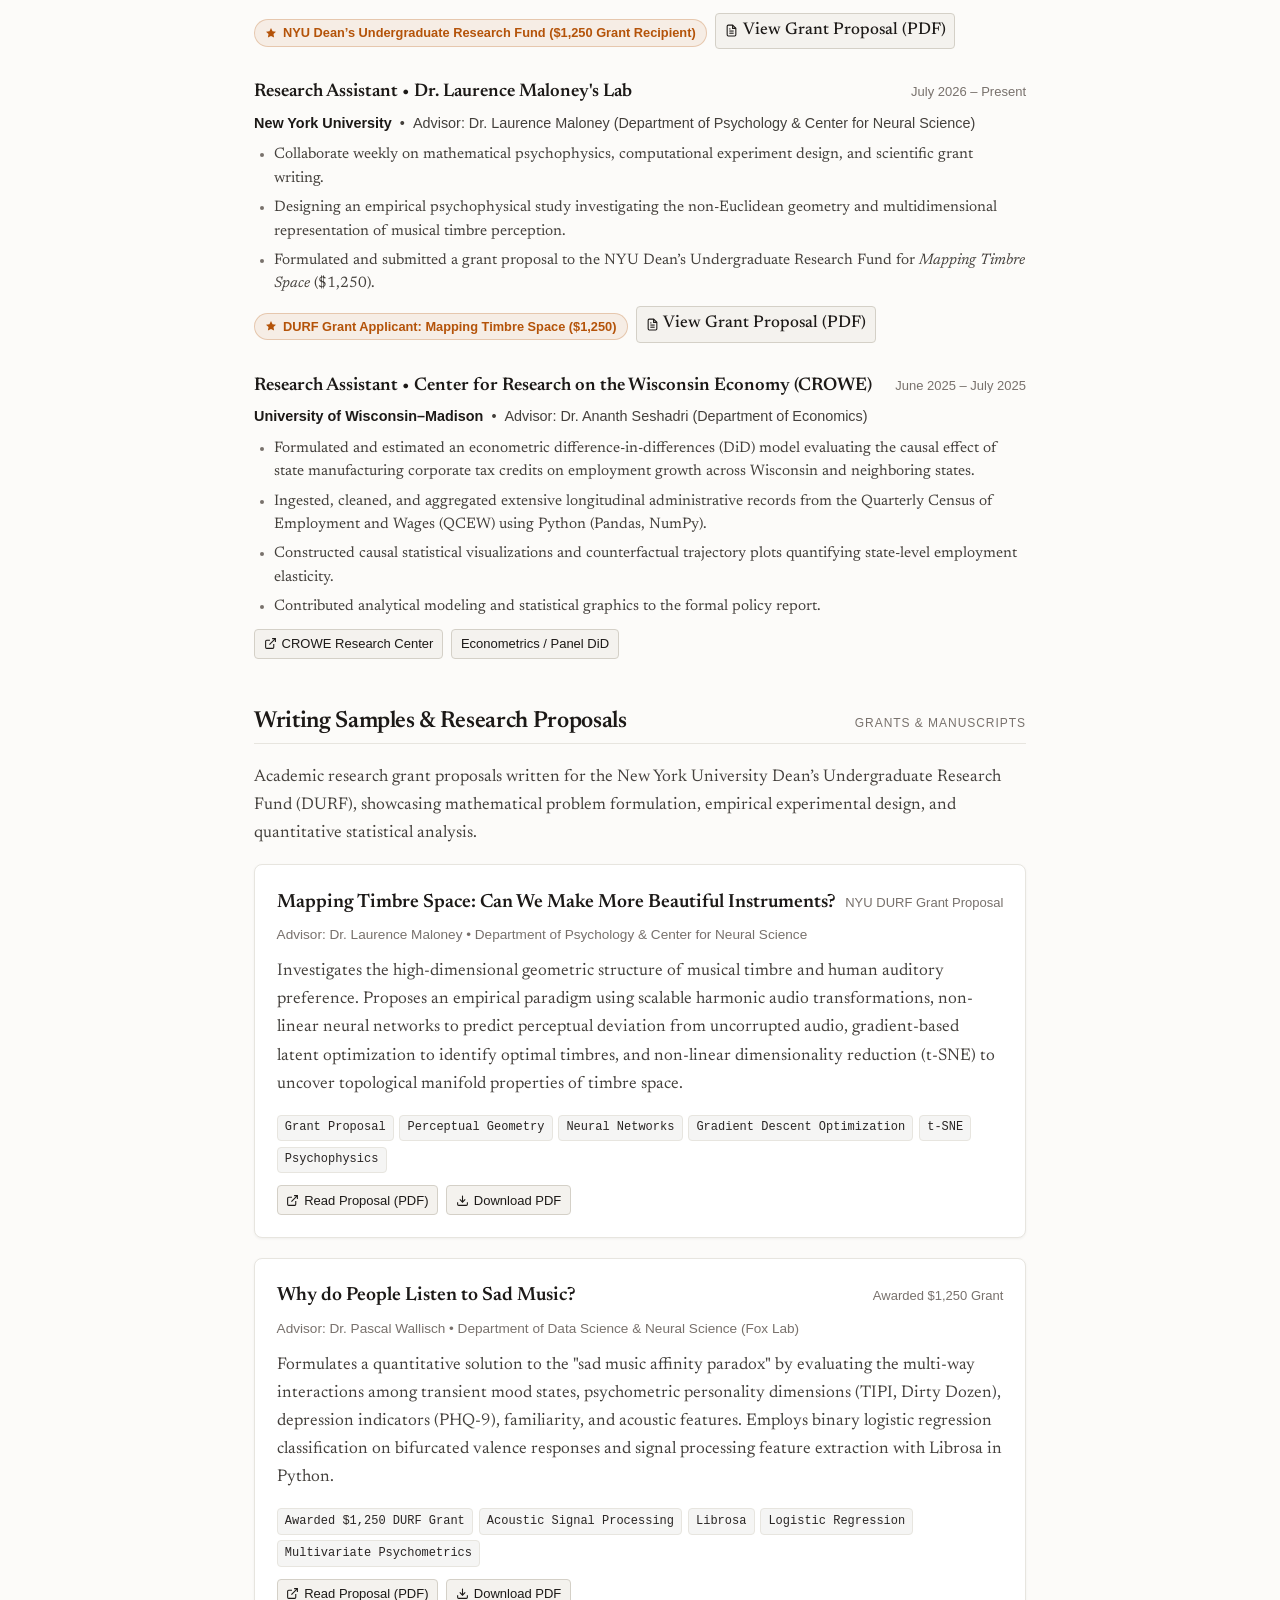
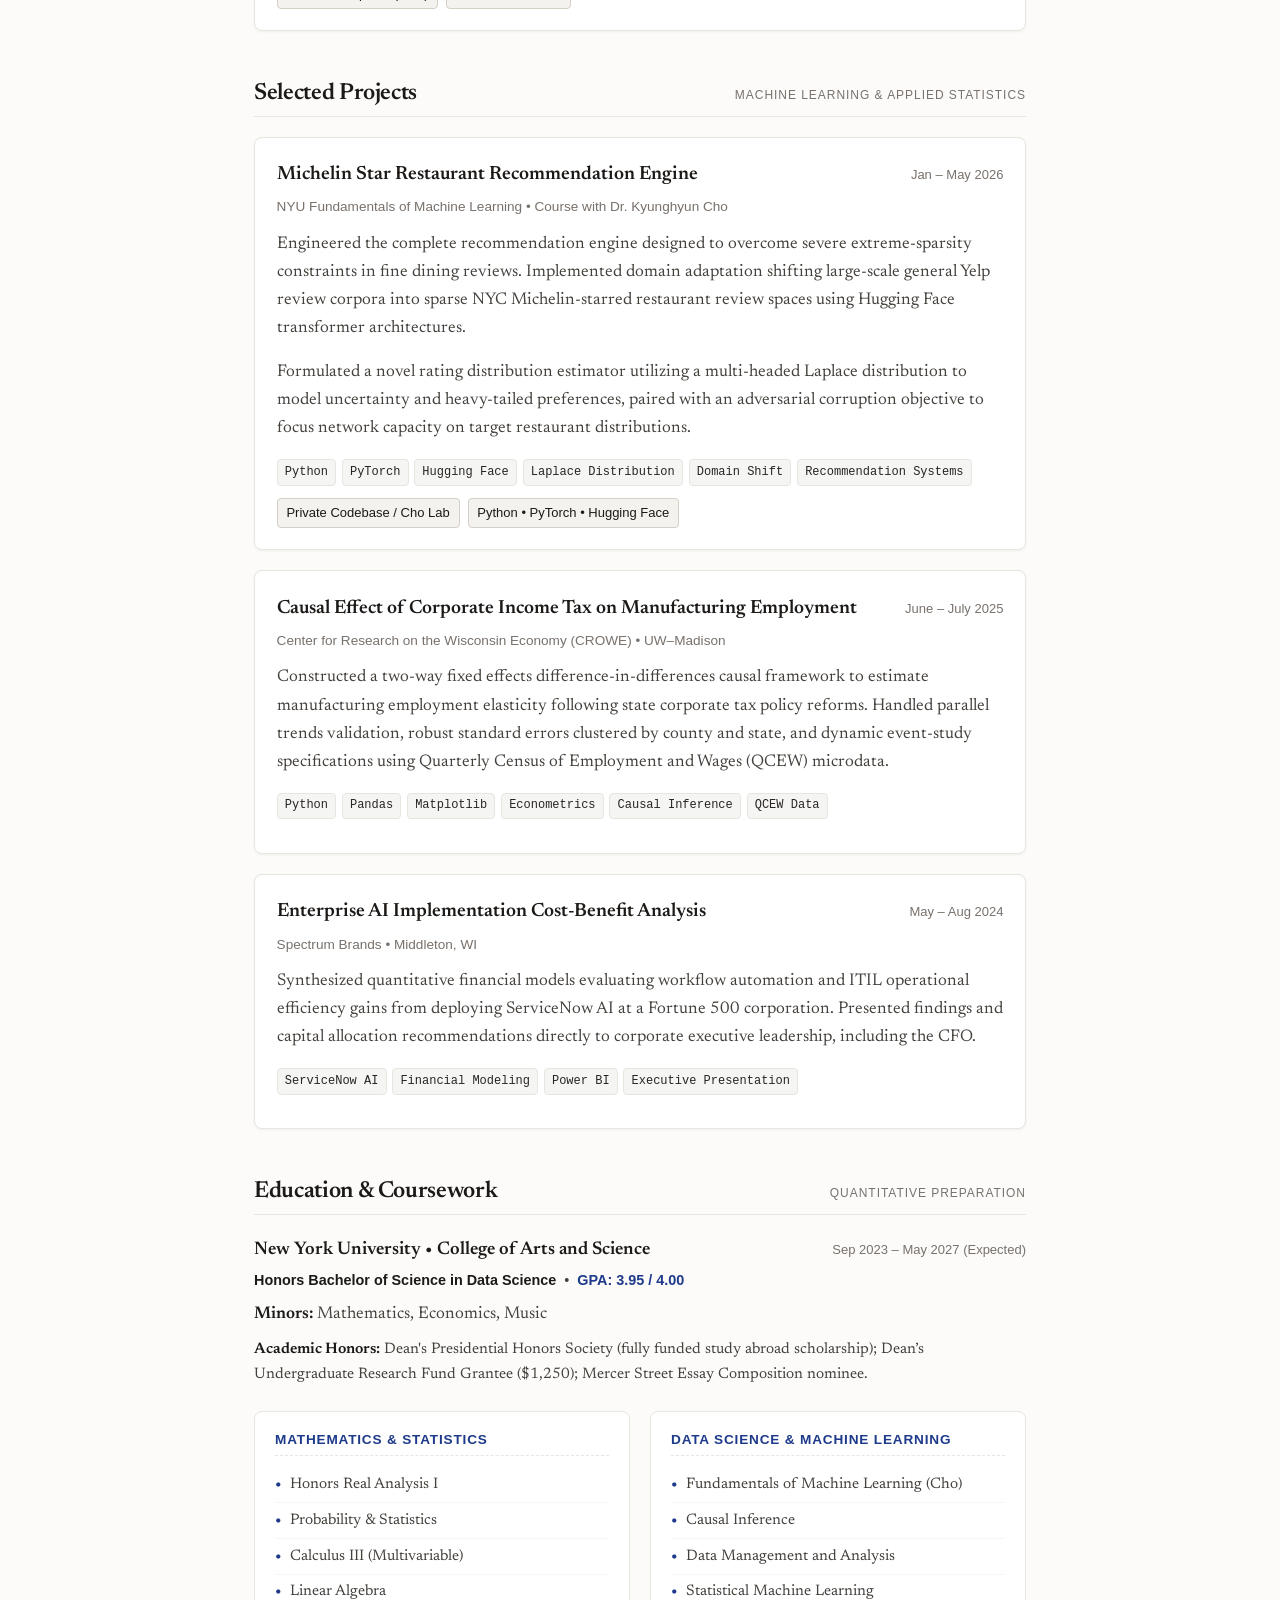
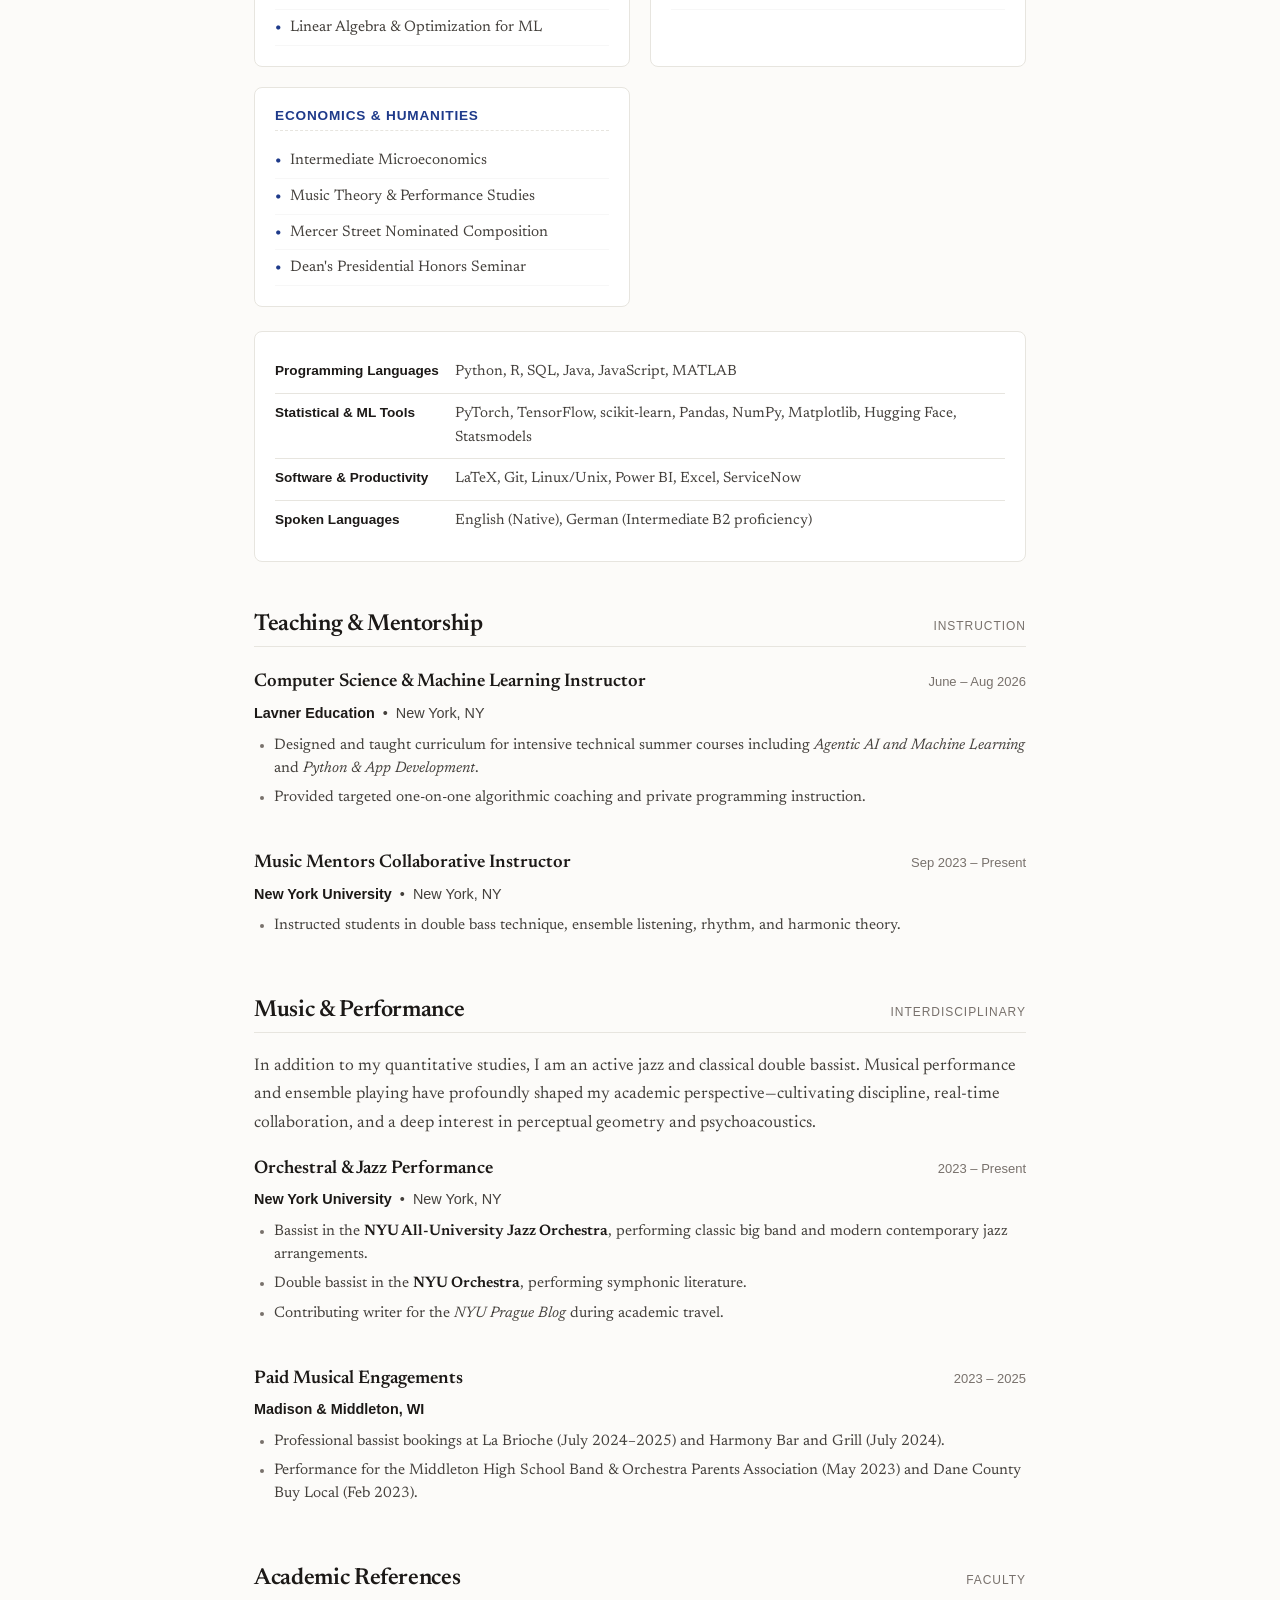
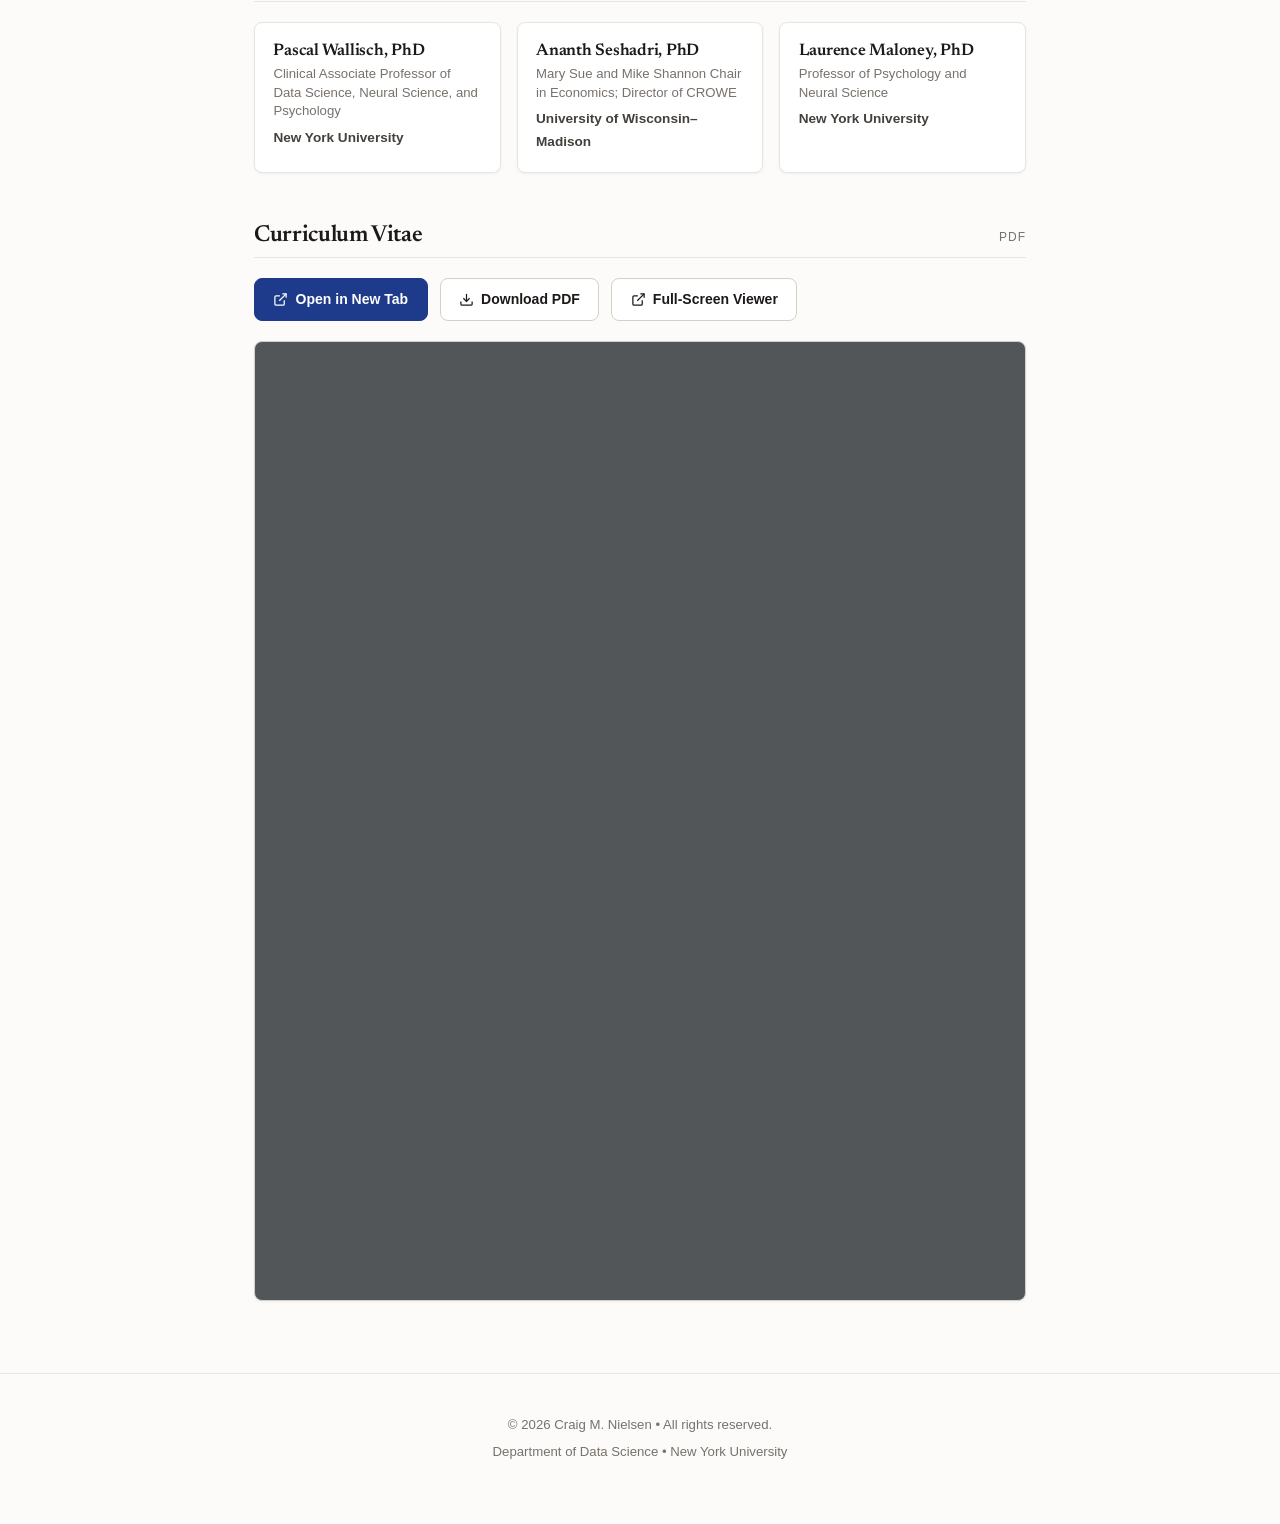
==== commit 3580f317: "Added writing samples, and made locally hosted" ====
--- a/index.html
+++ b/index.html
@@ -1,10 +1,12 @@
 <!DOCTYPE html>
 <html lang="en">
+
 <head>
   <meta charset="UTF-8">
   <meta name="viewport" content="width=device-width, initial-scale=1.0">
   <title>Craig M. Nielsen | Data Science & Statistics</title>
-  <meta name="description" content="Academic personal website of Craig M. Nielsen, Honors Data Science student at New York University applying to PhD programs in Statistics and Data Science.">
+  <meta name="description"
+    content="Academic personal website of Craig M. Nielsen, Honors Data Science student at New York University applying to PhD programs in Statistics and Data Science.">
   <meta name="author" content="Craig M. Nielsen">
 
   <!-- Favicon -->
@@ -13,11 +15,14 @@
   <!-- Google Fonts: Newsreader (Editorial Serif) & Inter (Clean Sans) -->
   <link rel="preconnect" href="https://fonts.googleapis.com">
   <link rel="preconnect" href="https://fonts.gstatic.com" crossorigin>
-  <link href="https://fonts.googleapis.com/css2?family=Inter:wght@400;500;600;700&family=Newsreader:ital,opsz,wght@0,6..72,400;0,6..72,500;0,6..72,600;0,6..72,700;1,6..72,400;1,6..72,600&family=JetBrains+Mono:wght@400;500&display=swap" rel="stylesheet">
+  <link
+    href="https://fonts.googleapis.com/css2?family=Inter:wght@400;500;600;700&family=Newsreader:ital,opsz,wght@0,6..72,400;0,6..72,500;0,6..72,600;0,6..72,700;1,6..72,400;1,6..72,600&family=JetBrains+Mono:wght@400;500&display=swap"
+    rel="stylesheet">
 
   <!-- Main Stylesheet -->
   <link rel="stylesheet" href="./assets/css/style.css">
 </head>
+
 <body>
 
   <!-- Navigation Bar -->
@@ -32,13 +37,15 @@
         <ul class="nav-links">
           <li><a href="#about" class="active">About</a></li>
           <li><a href="#research">Research</a></li>
+          <li><a href="#writing">Writing</a></li>
           <li><a href="#projects">Projects</a></li>
           <li><a href="#coursework">Coursework</a></li>
           <li><a href="#music">Music</a></li>
-          <li><a href="./cv.html">CV</a></li>
+          <li><a href="#cv">CV</a></li>
           <li>
             <button id="theme-toggle" class="theme-toggle-btn" aria-label="Toggle dark mode" title="Toggle theme">
-              <svg xmlns="http://www.w3.org/2000/svg" viewBox="0 0 24 24" fill="none" stroke="currentColor" stroke-width="2">
+              <svg xmlns="http://www.w3.org/2000/svg" viewBox="0 0 24 24" fill="none" stroke="currentColor"
+                stroke-width="2">
                 <path d="M21 12.79A9 9 0 1 1 11.21 3 7 7 0 0 0 21 12.79z"></path>
               </svg>
             </button>
@@ -56,38 +63,68 @@
       <div class="hero-grid">
         <div class="hero-text">
           <h1>Craig M. Nielsen</h1>
-          <div class="hero-status">Honors B.S. in Data Science &bull; New York University</div>
+          <div class="hero-status">B.A. in Data Science &bull; New York University</div>
           <div class="hero-affiliation">Minors in Mathematics, Economics, and Music &bull; GPA 3.95</div>
-          <div class="hero-aspirations">Prospective PhD Applicant in Statistics &amp; Data Science</div>
 
           <p class="lead">
-            I am an undergraduate honors student in Data Science at New York University (CAS '27). My research interests lie at the intersection of <strong>out-of-distribution generalization</strong>, <strong>high-dimensional statistics</strong>, and <strong>causal inference</strong> for empirical social and cognitive sciences.
+            I am an undergraduate student in Data Science at New York University (CAS '27). My research interests
+            lie at the intersection of out-of-distribution generalization, high-dimensional
+            statistics, and machine learning for empirical social and cognitive sciences.
           </p>
 
           <p>
-            At NYU, I conduct research in the <a href="#research">Fox Lab</a> with Dr. Pascal Wallisch studying cognitive pattern recognition and music perception, and in the <a href="#research">Maloney Lab</a> with Dr. Laurence Maloney investigating the mathematical geometry of auditory timbre perception. Previously, I worked on empirical econometric policy modeling at the University of Wisconsin–Madison's <a href="#research">CROWE</a> with Dr. Ananth Seshadri.
+            At NYU, I conduct research in <a href="#research">Fox Lab</a> with Dr. Pascal Wallisch studying
+            cognitive pattern recognition and music perception, and in <a href="#research">Dr. Laurence Maloney's lab</a>
+            investigating the mathematical geometry of auditory timbre perception. Previously, I worked
+            on empirical econometric policy modeling at the University of Wisconsin–Madison's <a
+              href="#research">Center for Research on the Wisconsin Economy (CROWE)</a> with Dr. Ananth Seshadri.
           </p>
 
           <p>
-            Outside of mathematics and statistics, I am an upright and electric bassist performing with the NYU All-University Jazz Orchestra and NYU Orchestra, and a music educator.
+            Outside of mathematics and statistics, I am an upright and electric bassist performing with the NYU
+            All-University Jazz Orchestra and NYU Orchestra, and a music educator.
           </p>
 
           <!-- Quick Contact Links -->
           <div class="quick-links">
             <a href="mailto:nielsen.craigm@gmail.com" title="Email Craig">
-              <svg viewBox="0 0 24 24"><path d="M4 4h16c1.1 0 2 .9 2 2v12c0 1.1-.9 2-2 2H4c-1.1 0-2-.9-2-2V6c0-1.1.9-2 2-2z"></path><polyline points="22,6 12,13 2,6"></polyline></svg>
+              <svg viewBox="0 0 24 24">
+                <path d="M4 4h16c1.1 0 2 .9 2 2v12c0 1.1-.9 2-2 2H4c-1.1 0-2-.9-2-2V6c0-1.1.9-2 2-2z"></path>
+                <polyline points="22,6 12,13 2,6"></polyline>
+              </svg>
               nielsen.craigm@gmail.com
             </a>
             <a href="https://github.com/craigthefirst" target="_blank" rel="noopener noreferrer" title="GitHub Profile">
-              <svg viewBox="0 0 24 24"><path d="M9 19c-5 1.5-5-2.5-7-3m14 6v-3.87a3.37 3.37 0 0 0-.94-2.61c3.14-.35 6.44-1.54 6.44-7A5.44 5.44 0 0 0 20 4.77 5.07 5.07 0 0 0 19.91 1S18.73.65 16 2.48a13.38 13.38 0 0 0-7 0C6.27.65 5.09 1 5.09 1A5.07 5.07 0 0 0 5 4.77a5.44 5.44 0 0 0-1.5 3.78c0 5.42 3.3 6.61 6.44 7A3.37 3.37 0 0 0 9 18.13V22"></path></svg>
+              <svg viewBox="0 0 24 24">
+                <path
+                  d="M9 19c-5 1.5-5-2.5-7-3m14 6v-3.87a3.37 3.37 0 0 0-.94-2.61c3.14-.35 6.44-1.54 6.44-7A5.44 5.44 0 0 0 20 4.77 5.07 5.07 0 0 0 19.91 1S18.73.65 16 2.48a13.38 13.38 0 0 0-7 0C6.27.65 5.09 1 5.09 1A5.07 5.07 0 0 0 5 4.77a5.44 5.44 0 0 0-1.5 3.78c0 5.42 3.3 6.61 6.44 7A3.37 3.37 0 0 0 9 18.13V22">
+                </path>
+              </svg>
               GitHub
             </a>
-            <a href="./cv.html" title="Curriculum Vitae">
-              <svg viewBox="0 0 24 24"><path d="M14 2H6a2 2 0 0 0-2 2v16a2 2 0 0 0 2 2h12a2 2 0 0 0 2-2V8z"></path><polyline points="14 2 14 8 20 8"></polyline><line x1="16" y1="13" x2="8" y2="13"></line><line x1="16" y1="17" x2="8" y2="17"></line><polyline points="10 9 9 9 8 9"></polyline></svg>
-              Curriculum Vitae
+            <a href="./assets/Craig_Nielsen_CV.pdf" target="_blank" rel="noopener noreferrer"
+              title="Curriculum Vitae (PDF)">
+              <svg viewBox="0 0 24 24">
+                <path d="M14 2H6a2 2 0 0 0-2 2v16a2 2 0 0 0 2 2h12a2 2 0 0 0 2-2V8z"></path>
+                <polyline points="14 2 14 8 20 8"></polyline>
+                <line x1="16" y1="13" x2="8" y2="13"></line>
+                <line x1="16" y1="17" x2="8" y2="17"></line>
+                <polyline points="10 9 9 9 8 9"></polyline>
+              </svg>
+              Curriculum Vitae [PDF]
+            </a>
+            <a href="#writing" title="Grant Proposals &amp; Writing Samples">
+              <svg viewBox="0 0 24 24">
+                <path d="M12 20h9"></path>
+                <path d="M16.5 3.5a2.121 2.121 0 0 1 3 3L7 19l-4 1 1-4L16.5 3.5z"></path>
+              </svg>
+              Writing Samples
             </a>
             <span>
-              <svg viewBox="0 0 24 24"><path d="M21 10c0 7-9 13-9 13s-9-6-9-13a9 9 0 0 1 18 0z"></path><circle cx="12" cy="10" r="3"></circle></svg>
+              <svg viewBox="0 0 24 24">
+                <path d="M21 10c0 7-9 13-9 13s-9-6-9-13a9 9 0 0 1 18 0z"></path>
+                <circle cx="12" cy="10" r="3"></circle>
+              </svg>
               New York, NY / Middleton, WI
             </span>
           </div>
@@ -96,13 +133,8 @@
         <!-- Dedicated Photo Space (with placeholder and seamless fallback) -->
         <div class="hero-photo-wrapper">
           <div class="profile-photo-container">
-            <img
-              id="profile-img"
-              class="profile-photo"
-              src="./assets/img/profile.jpg"
-              alt="Craig M. Nielsen"
-              onerror="this.onerror=null; this.src='./assets/img/portrait-placeholder.svg';"
-            >
+            <img id="profile-img" class="profile-photo" src="./assets/img/profile.jpg" alt="Craig M. Nielsen"
+              onerror="this.onerror=null; this.src='./assets/img/portrait-placeholder.svg';">
           </div>
           <div class="photo-caption">Craig M. Nielsen</div>
         </div>
@@ -120,7 +152,8 @@
             Out-of-Distribution Generalization
           </h4>
           <p>
-            Statistical foundations of domain adaptation, covariate and concept shift, invariant representations, and robustness when test distributions diverge from training environments.
+            Statistical foundations of domain adaptation, covariate and concept shift, invariant representations, and
+            robustness when test distributions diverge from training environments.
           </p>
         </div>
 
@@ -130,7 +163,8 @@
             High-Dimensional Statistics
           </h4>
           <p>
-            Concentration of measure, high-dimensional estimation, regularized empirical risk minimization, and theoretical performance bounds for modern machine learning algorithms.
+            Concentration of measure, high-dimensional estimation, regularized empirical risk minimization, and
+            theoretical performance bounds for modern machine learning algorithms.
           </p>
         </div>
 
@@ -140,7 +174,8 @@
             Causal Inference &amp; Econometrics
           </h4>
           <p>
-            Difference-in-differences, quasi-experimental methods, observational causal discovery, and identification strategies applied to public policy and socio-economic dynamics.
+            Difference-in-differences, quasi-experimental methods, observational causal discovery, and identification
+            strategies applied to public policy and socio-economic dynamics.
           </p>
         </div>
 
@@ -150,7 +185,8 @@
             ML for Cognitive &amp; Social Science
           </h4>
           <p>
-            Probabilistic modeling of human perceptual geometry (e.g. timbre space), behavioral decision-making, and empirical psychophysics.
+            Probabilistic modeling of human perceptual geometry (e.g. timbre space), behavioral decision-making, and
+            empirical psychophysics.
           </p>
         </div>
       </div>
@@ -176,15 +212,25 @@
             <span class="advisor">Advisor: Dr. Pascal Wallisch (Department of Data Science &amp; Neural Science)</span>
           </div>
           <ul>
-            <li>Meet weekly to collaborate on statistical methodology, cognitive modeling, and empirical data analysis.</li>
-            <li>Run human participants weekly in laboratory experimental sessions evaluating perceptual pattern recognition in chess.</li>
-            <li>Awarded a competitive <strong>$1,250 research grant</strong> from the NYU Dean’s Undergraduate Research Fund (DURF) for research on <em>Why People Listen to Sad Music</em>.</li>
-          </ul>
-          <div>
+            <li>Meet weekly to collaborate on statistical methodology, cognitive modeling, and empirical data analysis.
+            </li>
+            <li>Run human participants weekly in laboratory experimental sessions evaluating perceptual pattern
+              recognition in chess.</li>
+            <li>Awarded a competitive <strong>$1,250 research grant</strong> from the NYU Dean’s Undergraduate Research
+              Fund (DURF) for research on <em>Why People Listen to Sad Music</em>.</li>
+          </ul>
+          <div style="display: flex; flex-wrap: wrap; gap: 0.5rem; align-items: center; margin-top: 0.4rem;">
             <span class="award-tag">
-              <svg width="12" height="12" viewBox="0 0 24 24" fill="currentColor"><path d="M12 2l3.09 6.26L22 9.27l-5 4.87 1.18 6.88L12 17.77l-6.18 3.25L7 14.14 2 9.27l6.91-1.01L12 2z"/></svg>
+              <svg width="12" height="12" viewBox="0 0 24 24" fill="currentColor">
+                <path
+                  d="M12 2l3.09 6.26L22 9.27l-5 4.87 1.18 6.88L12 17.77l-6.18 3.25L7 14.14 2 9.27l6.91-1.01L12 2z" />
+              </svg>
               NYU Dean’s Undergraduate Research Fund ($1,250 Grant Recipient)
             </span>
+            <a href="./assets/writing%20samples/Why%20do%20People%20Listen%20to%20Sad%20Music.pdf" target="_blank" rel="noopener noreferrer" class="action-badge">
+              <svg viewBox="0 0 24 24"><path d="M14 2H6a2 2 0 0 0-2 2v16a2 2 0 0 0 2 2h12a2 2 0 0 0 2-2V8z"></path><polyline points="14 2 14 8 20 8"></polyline><line x1="16" y1="13" x2="8" y2="13"></line><line x1="16" y1="17" x2="8" y2="17"></line><polyline points="10 9 9 9 8 9"></polyline></svg>
+              View Grant Proposal (PDF)
+            </a>
           </div>
         </div>
 
@@ -197,25 +243,37 @@
           <div class="entry-subtitle">
             <span class="institution">New York University</span>
             <span>&bull;</span>
-            <span class="advisor">Advisor: Dr. Laurence Maloney (Department of Psychology &amp; Center for Neural Science)</span>
-          </div>
-          <ul>
-            <li>Collaborate weekly on mathematical psychophysics, computational experiment design, and scientific grant writing.</li>
-            <li>Designing an empirical psychophysical study investigating the non-Euclidean geometry and multidimensional representation of musical timbre perception.</li>
-            <li>Formulated and submitted a grant proposal to the NYU Dean’s Undergraduate Research Fund for <em>Mapping Timbre Space</em> ($1,250).</li>
-          </ul>
-          <div>
+            <span class="advisor">Advisor: Dr. Laurence Maloney (Department of Psychology &amp; Center for Neural
+              Science)</span>
+          </div>
+          <ul>
+            <li>Collaborate weekly on mathematical psychophysics, computational experiment design, and scientific grant
+              writing.</li>
+            <li>Designing an empirical psychophysical study investigating the non-Euclidean geometry and
+              multidimensional representation of musical timbre perception.</li>
+            <li>Formulated and submitted a grant proposal to the NYU Dean’s Undergraduate Research Fund for <em>Mapping
+                Timbre Space</em> ($1,250).</li>
+          </ul>
+          <div style="display: flex; flex-wrap: wrap; gap: 0.5rem; align-items: center; margin-top: 0.4rem;">
             <span class="award-tag">
-              <svg width="12" height="12" viewBox="0 0 24 24" fill="currentColor"><path d="M12 2l3.09 6.26L22 9.27l-5 4.87 1.18 6.88L12 17.77l-6.18 3.25L7 14.14 2 9.27l6.91-1.01L12 2z"/></svg>
+              <svg width="12" height="12" viewBox="0 0 24 24" fill="currentColor">
+                <path
+                  d="M12 2l3.09 6.26L22 9.27l-5 4.87 1.18 6.88L12 17.77l-6.18 3.25L7 14.14 2 9.27l6.91-1.01L12 2z" />
+              </svg>
               DURF Grant Applicant: Mapping Timbre Space ($1,250)
             </span>
+            <a href="./assets/writing%20samples/Mapping%20Timbre%20Space.pdf" target="_blank" rel="noopener noreferrer" class="action-badge">
+              <svg viewBox="0 0 24 24"><path d="M14 2H6a2 2 0 0 0-2 2v16a2 2 0 0 0 2 2h12a2 2 0 0 0 2-2V8z"></path><polyline points="14 2 14 8 20 8"></polyline><line x1="16" y1="13" x2="8" y2="13"></line><line x1="16" y1="17" x2="8" y2="17"></line><polyline points="10 9 9 9 8 9"></polyline></svg>
+              View Grant Proposal (PDF)
+            </a>
           </div>
         </div>
 
         <!-- CROWE UW-Madison -->
         <div class="entry-item">
           <div class="entry-header">
-            <span class="entry-title">Research Assistant &bull; Center for Research on the Wisconsin Economy (CROWE)</span>
+            <span class="entry-title">Research Assistant &bull; Center for Research on the Wisconsin Economy
+              (CROWE)</span>
             <span class="entry-date">June 2025 &ndash; July 2025</span>
           </div>
           <div class="entry-subtitle">
@@ -224,18 +282,100 @@
             <span class="advisor">Advisor: Dr. Ananth Seshadri (Department of Economics)</span>
           </div>
           <ul>
-            <li>Formulated and estimated an econometric difference-in-differences (DiD) model evaluating the causal effect of state manufacturing corporate tax credits on employment growth across Wisconsin and neighboring states.</li>
-            <li>Ingested, cleaned, and aggregated extensive longitudinal administrative records from the Quarterly Census of Employment and Wages (QCEW) using Python (Pandas, NumPy).</li>
-            <li>Constructed causal statistical visualizations and counterfactual trajectory plots quantifying state-level employment elasticity.</li>
+            <li>Formulated and estimated an econometric difference-in-differences (DiD) model evaluating the causal
+              effect of state manufacturing corporate tax credits on employment growth across Wisconsin and neighboring
+              states.</li>
+            <li>Ingested, cleaned, and aggregated extensive longitudinal administrative records from the Quarterly
+              Census of Employment and Wages (QCEW) using Python (Pandas, NumPy).</li>
+            <li>Constructed causal statistical visualizations and counterfactual trajectory plots quantifying
+              state-level employment elasticity.</li>
             <li>Contributed analytical modeling and statistical graphics to the formal policy report.</li>
           </ul>
           <div class="entry-actions">
             <a href="https://crowe.wisc.edu/" target="_blank" rel="noopener noreferrer" class="action-badge">
-              <svg viewBox="0 0 24 24"><path d="M18 13v6a2 2 0 0 1-2 2H5a2 2 0 0 1-2-2V8a2 2 0 0 1 2-2h6"></path><polyline points="15 3 21 3 21 9"></polyline><line x1="10" y1="14" x2="21" y2="3"></line></svg>
+              <svg viewBox="0 0 24 24">
+                <path d="M18 13v6a2 2 0 0 1-2 2H5a2 2 0 0 1-2-2V8a2 2 0 0 1 2-2h6"></path>
+                <polyline points="15 3 21 3 21 9"></polyline>
+                <line x1="10" y1="14" x2="21" y2="3"></line>
+              </svg>
               CROWE Research Center
             </a>
             <span class="action-badge">Econometrics / Panel DiD</span>
           </div>
+        </div>
+      </div>
+    </section>
+
+    <!-- Writing Samples & Research Proposals -->
+    <section id="writing">
+      <h2>
+        Writing Samples &amp; Research Proposals
+        <span class="section-tag">Grants &amp; Manuscripts</span>
+      </h2>
+      <p>
+        Academic research grant proposals written for the New York University Dean’s Undergraduate Research Fund (DURF), showcasing mathematical problem formulation, empirical experimental design, and quantitative statistical analysis.
+      </p>
+
+      <!-- Mapping Timbre Space Proposal -->
+      <div class="project-card">
+        <div class="card-header">
+          <span class="card-title">Mapping Timbre Space: Can We Make More Beautiful Instruments?</span>
+          <span class="entry-date">NYU DURF Grant Proposal</span>
+        </div>
+        <div class="card-meta">
+          Advisor: Dr. Laurence Maloney &bull; Department of Psychology &amp; Center for Neural Science
+        </div>
+        <p>
+          Investigates the high-dimensional geometric structure of musical timbre and human auditory preference. Proposes an empirical paradigm using scalable harmonic audio transformations, non-linear neural networks to predict perceptual deviation from uncorrupted audio, gradient-based latent optimization to identify optimal timbres, and non-linear dimensionality reduction (t-SNE) to uncover topological manifold properties of timbre space.
+        </p>
+        <div class="tech-stack">
+          <span>Grant Proposal</span>
+          <span>Perceptual Geometry</span>
+          <span>Neural Networks</span>
+          <span>Gradient Descent Optimization</span>
+          <span>t-SNE</span>
+          <span>Psychophysics</span>
+        </div>
+        <div class="entry-actions">
+          <a href="./assets/writing%20samples/Mapping%20Timbre%20Space.pdf" target="_blank" rel="noopener noreferrer" class="action-badge">
+            <svg viewBox="0 0 24 24"><path d="M18 13v6a2 2 0 0 1-2 2H5a2 2 0 0 1-2-2V8a2 2 0 0 1 2-2h6"></path><polyline points="15 3 21 3 21 9"></polyline><line x1="10" y1="14" x2="21" y2="3"></line></svg>
+            Read Proposal (PDF)
+          </a>
+          <a href="./assets/writing%20samples/Mapping%20Timbre%20Space.pdf" download="Craig_Nielsen_Mapping_Timbre_Space_Proposal.pdf" class="action-badge">
+            <svg viewBox="0 0 24 24"><path d="M21 15v4a2 2 0 0 1-2 2H5a2 2 0 0 1-2-2v-4"></path><polyline points="7 10 12 15 17 10"></polyline><line x1="12" y1="15" x2="12" y2="3"></line></svg>
+            Download PDF
+          </a>
+        </div>
+      </div>
+
+      <!-- Why do People Listen to Sad Music Proposal -->
+      <div class="project-card">
+        <div class="card-header">
+          <span class="card-title">Why do People Listen to Sad Music?</span>
+          <span class="entry-date">Awarded $1,250 Grant</span>
+        </div>
+        <div class="card-meta">
+          Advisor: Dr. Pascal Wallisch &bull; Department of Data Science &amp; Neural Science (Fox Lab)
+        </div>
+        <p>
+          Formulates a quantitative solution to the "sad music affinity paradox" by evaluating the multi-way interactions among transient mood states, psychometric personality dimensions (TIPI, Dirty Dozen), depression indicators (PHQ-9), familiarity, and acoustic features. Employs binary logistic regression classification on bifurcated valence responses and signal processing feature extraction with Librosa in Python.
+        </p>
+        <div class="tech-stack">
+          <span>Awarded $1,250 DURF Grant</span>
+          <span>Acoustic Signal Processing</span>
+          <span>Librosa</span>
+          <span>Logistic Regression</span>
+          <span>Multivariate Psychometrics</span>
+        </div>
+        <div class="entry-actions">
+          <a href="./assets/writing%20samples/Why%20do%20People%20Listen%20to%20Sad%20Music.pdf" target="_blank" rel="noopener noreferrer" class="action-badge">
+            <svg viewBox="0 0 24 24"><path d="M18 13v6a2 2 0 0 1-2 2H5a2 2 0 0 1-2-2V8a2 2 0 0 1 2-2h6"></path><polyline points="15 3 21 3 21 9"></polyline><line x1="10" y1="14" x2="21" y2="3"></line></svg>
+            Read Proposal (PDF)
+          </a>
+          <a href="./assets/writing%20samples/Why%20do%20People%20Listen%20to%20Sad%20Music.pdf" download="Craig_Nielsen_Why_Listen_Sad_Music_Proposal.pdf" class="action-badge">
+            <svg viewBox="0 0 24 24"><path d="M21 15v4a2 2 0 0 1-2 2H5a2 2 0 0 1-2-2v-4"></path><polyline points="7 10 12 15 17 10"></polyline><line x1="12" y1="15" x2="12" y2="3"></line></svg>
+            Download PDF
+          </a>
         </div>
       </div>
     </section>
@@ -257,10 +397,14 @@
           NYU Fundamentals of Machine Learning &bull; Course with Dr. Kyunghyun Cho
         </div>
         <p>
-          Engineered the complete recommendation engine designed to overcome severe extreme-sparsity constraints in fine dining reviews. Implemented domain adaptation shifting large-scale general Yelp review corpora into sparse NYC Michelin-starred restaurant review spaces using Hugging Face transformer architectures.
+          Engineered the complete recommendation engine designed to overcome severe extreme-sparsity constraints in fine
+          dining reviews. Implemented domain adaptation shifting large-scale general Yelp review corpora into sparse NYC
+          Michelin-starred restaurant review spaces using Hugging Face transformer architectures.
         </p>
         <p>
-          Formulated a novel rating distribution estimator utilizing a multi-headed Laplace distribution to model uncertainty and heavy-tailed preferences, paired with an adversarial corruption objective to focus network capacity on target restaurant distributions.
+          Formulated a novel rating distribution estimator utilizing a multi-headed Laplace distribution to model
+          uncertainty and heavy-tailed preferences, paired with an adversarial corruption objective to focus network
+          capacity on target restaurant distributions.
         </p>
         <div class="tech-stack">
           <span>Python</span>
@@ -271,11 +415,8 @@
           <span>Recommendation Systems</span>
         </div>
         <div class="entry-actions">
-          <a href="https://github.com/craigthefirst" target="_blank" rel="noopener noreferrer" class="action-badge">
-            <svg viewBox="0 0 24 24"><path d="M9 19c-5 1.5-5-2.5-7-3m14 6v-3.87a3.37 3.37 0 0 0-.94-2.61c3.14-.35 6.44-1.54 6.44-7A5.44 5.44 0 0 0 20 4.77 5.07 5.07 0 0 0 19.91 1S18.73.65 16 2.48a13.38 13.38 0 0 0-7 0C6.27.65 5.09 1 5.09 1A5.07 5.07 0 0 0 5 4.77a5.44 5.44 0 0 0-1.5 3.78c0 5.42 3.3 6.61 6.44 7A3.37 3.37 0 0 0 9 18.13V22"></path></svg>
-            Code Repository
-          </a>
-          <span class="action-badge">Coursework Project (Cho Lab)</span>
+          <span class="action-badge">Private Codebase / Cho Lab</span>
+          <span class="action-badge">Python &bull; PyTorch &bull; Hugging Face</span>
         </div>
       </div>
 
@@ -289,7 +430,10 @@
           Center for Research on the Wisconsin Economy (CROWE) &bull; UW–Madison
         </div>
         <p>
-          Constructed a two-way fixed effects difference-in-differences causal framework to estimate manufacturing employment elasticity following state corporate tax policy reforms. Handled parallel trends validation, robust standard errors clustered by county and state, and dynamic event-study specifications using Quarterly Census of Employment and Wages (QCEW) microdata.
+          Constructed a two-way fixed effects difference-in-differences causal framework to estimate manufacturing
+          employment elasticity following state corporate tax policy reforms. Handled parallel trends validation, robust
+          standard errors clustered by county and state, and dynamic event-study specifications using Quarterly Census
+          of Employment and Wages (QCEW) microdata.
         </p>
         <div class="tech-stack">
           <span>Python</span>
@@ -311,7 +455,9 @@
           Spectrum Brands &bull; Middleton, WI
         </div>
         <p>
-          Synthesized quantitative financial models evaluating workflow automation and ITIL operational efficiency gains from deploying ServiceNow AI at a Fortune 500 corporation. Presented findings and capital allocation recommendations directly to corporate executive leadership, including the CFO.
+          Synthesized quantitative financial models evaluating workflow automation and ITIL operational efficiency gains
+          from deploying ServiceNow AI at a Fortune 500 corporation. Presented findings and capital allocation
+          recommendations directly to corporate executive leadership, including the CFO.
         </p>
         <div class="tech-stack">
           <span>ServiceNow AI</span>
@@ -343,7 +489,8 @@
           <strong>Minors:</strong> Mathematics, Economics, Music
         </p>
         <p style="margin-bottom: 0.5rem; color: var(--text-secondary); font-size: 0.95rem;">
-          <strong>Academic Honors:</strong> Dean's Presidential Honors Society (fully funded study abroad scholarship); Dean’s Undergraduate Research Fund Grantee ($1,250); Mercer Street Essay Composition nominee.
+          <strong>Academic Honors:</strong> Dean's Presidential Honors Society (fully funded study abroad scholarship);
+          Dean’s Undergraduate Research Fund Grantee ($1,250); Mercer Street Essay Composition nominee.
         </p>
       </div>
 
@@ -389,7 +536,8 @@
         </div>
         <div class="skill-row">
           <span class="skill-label">Statistical &amp; ML Tools</span>
-          <span class="skill-value">PyTorch, TensorFlow, scikit-learn, Pandas, NumPy, Matplotlib, Hugging Face, Statsmodels</span>
+          <span class="skill-value">PyTorch, TensorFlow, scikit-learn, Pandas, NumPy, Matplotlib, Hugging Face,
+            Statsmodels</span>
         </div>
         <div class="skill-row">
           <span class="skill-label">Software &amp; Productivity</span>
@@ -421,7 +569,8 @@
             <span class="advisor">New York, NY</span>
           </div>
           <ul>
-            <li>Designed and taught curriculum for intensive technical summer courses including <em>Agentic AI and Machine Learning</em> and <em>Python &amp; App Development</em>.</li>
+            <li>Designed and taught curriculum for intensive technical summer courses including <em>Agentic AI and
+                Machine Learning</em> and <em>Python &amp; App Development</em>.</li>
             <li>Provided targeted one-on-one algorithmic coaching and private programming instruction.</li>
           </ul>
         </div>
@@ -450,7 +599,9 @@
         <span class="section-tag">Interdisciplinary</span>
       </h2>
       <p>
-        In addition to my quantitative studies, I am an active jazz and classical double bassist. Musical performance and ensemble playing have profoundly shaped my academic perspective—cultivating discipline, real-time collaboration, and a deep interest in perceptual geometry and psychoacoustics.
+        In addition to my quantitative studies, I am an active jazz and classical double bassist. Musical performance
+        and ensemble playing have profoundly shaped my academic perspective—cultivating discipline, real-time
+        collaboration, and a deep interest in perceptual geometry and psychoacoustics.
       </p>
 
       <div class="entry-list">
@@ -465,7 +616,8 @@
             <span>New York, NY</span>
           </div>
           <ul>
-            <li>Bassist in the <strong>NYU All-University Jazz Orchestra</strong>, performing classic big band and modern contemporary jazz arrangements.</li>
+            <li>Bassist in the <strong>NYU All-University Jazz Orchestra</strong>, performing classic big band and
+              modern contemporary jazz arrangements.</li>
             <li>Double bassist in the <strong>NYU Orchestra</strong>, performing symphonic literature.</li>
             <li>Contributing writer for the <em>NYU Prague Blog</em> during academic travel.</li>
           </ul>
@@ -481,7 +633,8 @@
           </div>
           <ul>
             <li>Professional bassist bookings at La Brioche (July 2024–2025) and Harmony Bar and Grill (July 2024).</li>
-            <li>Performance for the Middleton High School Band &amp; Orchestra Parents Association (May 2023) and Dane County Buy Local (Feb 2023).</li>
+            <li>Performance for the Middleton High School Band &amp; Orchestra Parents Association (May 2023) and Dane
+              County Buy Local (Feb 2023).</li>
           </ul>
         </div>
       </div>
@@ -514,23 +667,52 @@
       </div>
     </section>
 
-    <!-- Curriculum Vitae Callout -->
+    <!-- Curriculum Vitae (PDF Display) -->
     <section id="cv">
-      <div class="cv-banner">
-        <div class="cv-banner-text">
-          <h3>Curriculum Vitae</h3>
-          <p>Download a PDF copy or view the web-formatted academic CV.</p>
-        </div>
-        <div class="cv-buttons">
-          <a href="./assets/Craig_Nielsen_CV.pdf" class="btn btn-primary" download="Craig_Nielsen_CV.pdf">
-            <svg viewBox="0 0 24 24"><path d="M21 15v4a2 2 0 0 1-2 2H5a2 2 0 0 1-2-2v-4"></path><polyline points="7 10 12 15 17 10"></polyline><line x1="12" y1="15" x2="12" y2="3"></line></svg>
-            Download CV (PDF)
-          </a>
-          <a href="./cv.html" class="btn btn-secondary">
-            <svg viewBox="0 0 24 24"><path d="M1 12s4-8 11-8 11 8 11 8-4 8-11 8-11-8-11-8z"></path><circle cx="12" cy="12" r="3"></circle></svg>
-            View Web CV
-          </a>
-        </div>
+      <h2>
+        Curriculum Vitae
+        <span class="section-tag">PDF</span>
+      </h2>
+      <div style="display: flex; flex-wrap: wrap; gap: 0.75rem; margin-bottom: 1.25rem;">
+        <a href="./assets/Craig_Nielsen_CV.pdf" target="_blank" rel="noopener noreferrer" class="btn btn-primary">
+          <svg viewBox="0 0 24 24">
+            <path d="M18 13v6a2 2 0 0 1-2 2H5a2 2 0 0 1-2-2V8a2 2 0 0 1 2-2h6"></path>
+            <polyline points="15 3 21 3 21 9"></polyline>
+            <line x1="10" y1="14" x2="21" y2="3"></line>
+          </svg>
+          Open in New Tab
+        </a>
+        <a href="./assets/Craig_Nielsen_CV.pdf" download="Craig_Nielsen_CV.pdf" class="btn btn-secondary">
+          <svg viewBox="0 0 24 24">
+            <path d="M21 15v4a2 2 0 0 1-2 2H5a2 2 0 0 1-2-2v-4"></path>
+            <polyline points="7 10 12 15 17 10"></polyline>
+            <line x1="12" y1="15" x2="12" y2="3"></line>
+          </svg>
+          Download PDF
+        </a>
+        <a href="./cv.html" class="btn btn-secondary">
+          <svg viewBox="0 0 24 24">
+            <path d="M15 3h6v6"></path>
+            <path d="M10 14L21 3"></path>
+            <path d="M18 13v6a2 2 0 0 1-2 2H5a2 2 0 0 1-2-2V8a2 2 0 0 1 2-2h6"></path>
+          </svg>
+          Full-Screen Viewer
+        </a>
+      </div>
+      <div
+        style="width: 100%; height: 960px; border-radius: var(--radius-md); overflow: hidden; border: 1px solid var(--border-medium); box-shadow: var(--shadow-sm); background-color: #525659;">
+        <object data="./assets/Craig_Nielsen_CV.pdf#toolbar=1&navpanes=0" type="application/pdf" width="100%"
+          height="100%">
+          <iframe src="./assets/Craig_Nielsen_CV.pdf#toolbar=1" width="100%" height="100%" style="border: none;"
+            title="Craig M. Nielsen - Curriculum Vitae">
+            <div style="color: #ffffff; padding: 2rem; text-align: center; font-family: var(--font-sans);">
+              <p>Your browser does not support inline PDF viewing.</p>
+              <a href="./assets/Craig_Nielsen_CV.pdf" class="btn btn-primary" download="Craig_Nielsen_CV.pdf">
+                Download Craig Nielsen's CV (PDF)
+              </a>
+            </div>
+          </iframe>
+        </object>
       </div>
     </section>
 
@@ -540,14 +722,12 @@
   <footer class="site-footer">
     <div class="container">
       <p>&copy; <span id="current-year">2026</span> Craig M. Nielsen &bull; All rights reserved.</p>
-      <p>
-        Built with HTML &amp; CSS &bull; Hosted on <a href="https://github.com/craigthefirst/Personal_Site" target="_blank" rel="noopener noreferrer">GitHub Pages</a>
-      </p>
+      <p>Department of Data Science &bull; New York University</p>
     </div>
   </footer>
 
   <!-- Main JavaScript -->
   <script src="./assets/js/main.js"></script>
 </body>
-</html>
-
+
+</html>
--- a/assets/css/style.css
+++ b/assets/css/style.css
@@ -950,6 +950,10 @@
     flex-direction: column;
     align-items: flex-start;
   }
+
+  .pdf-frame-container {
+    height: 75vh;
+  }
 }
 
 /* Print Stylesheet for clean academic printing */
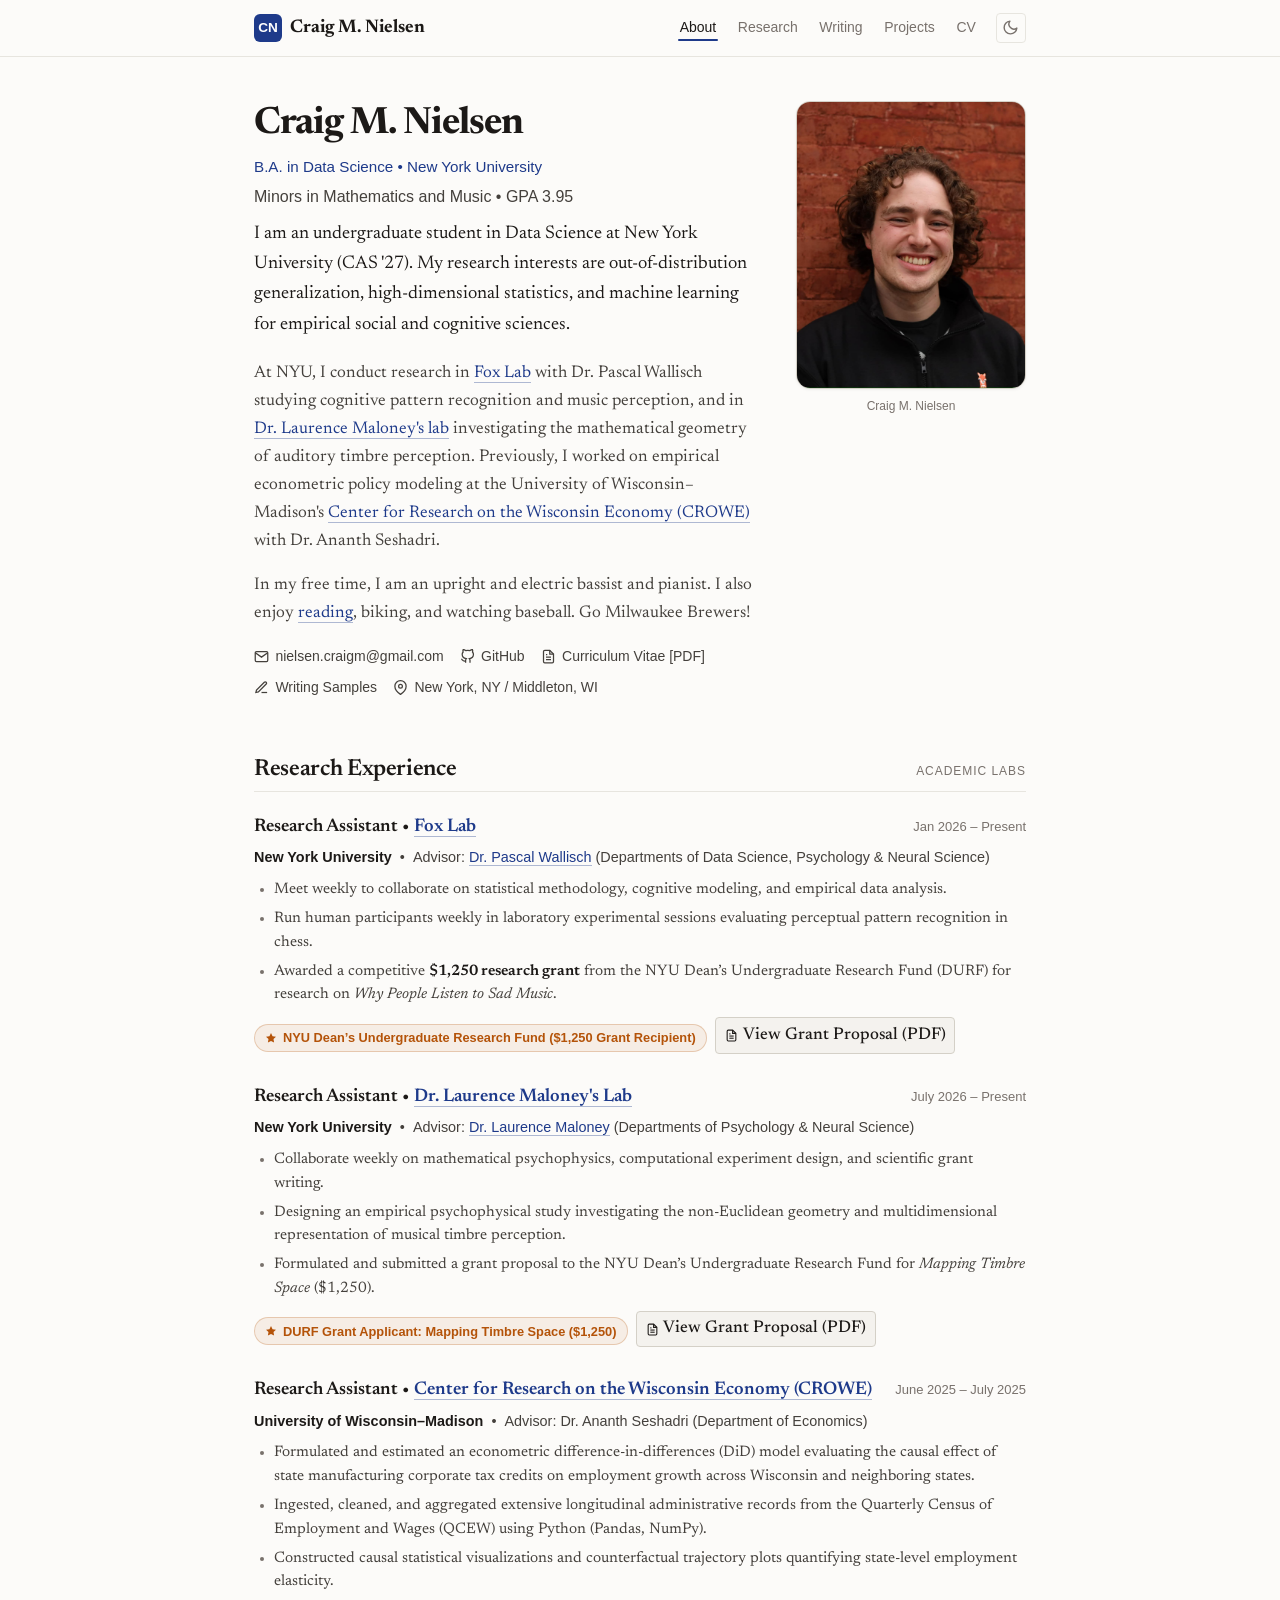
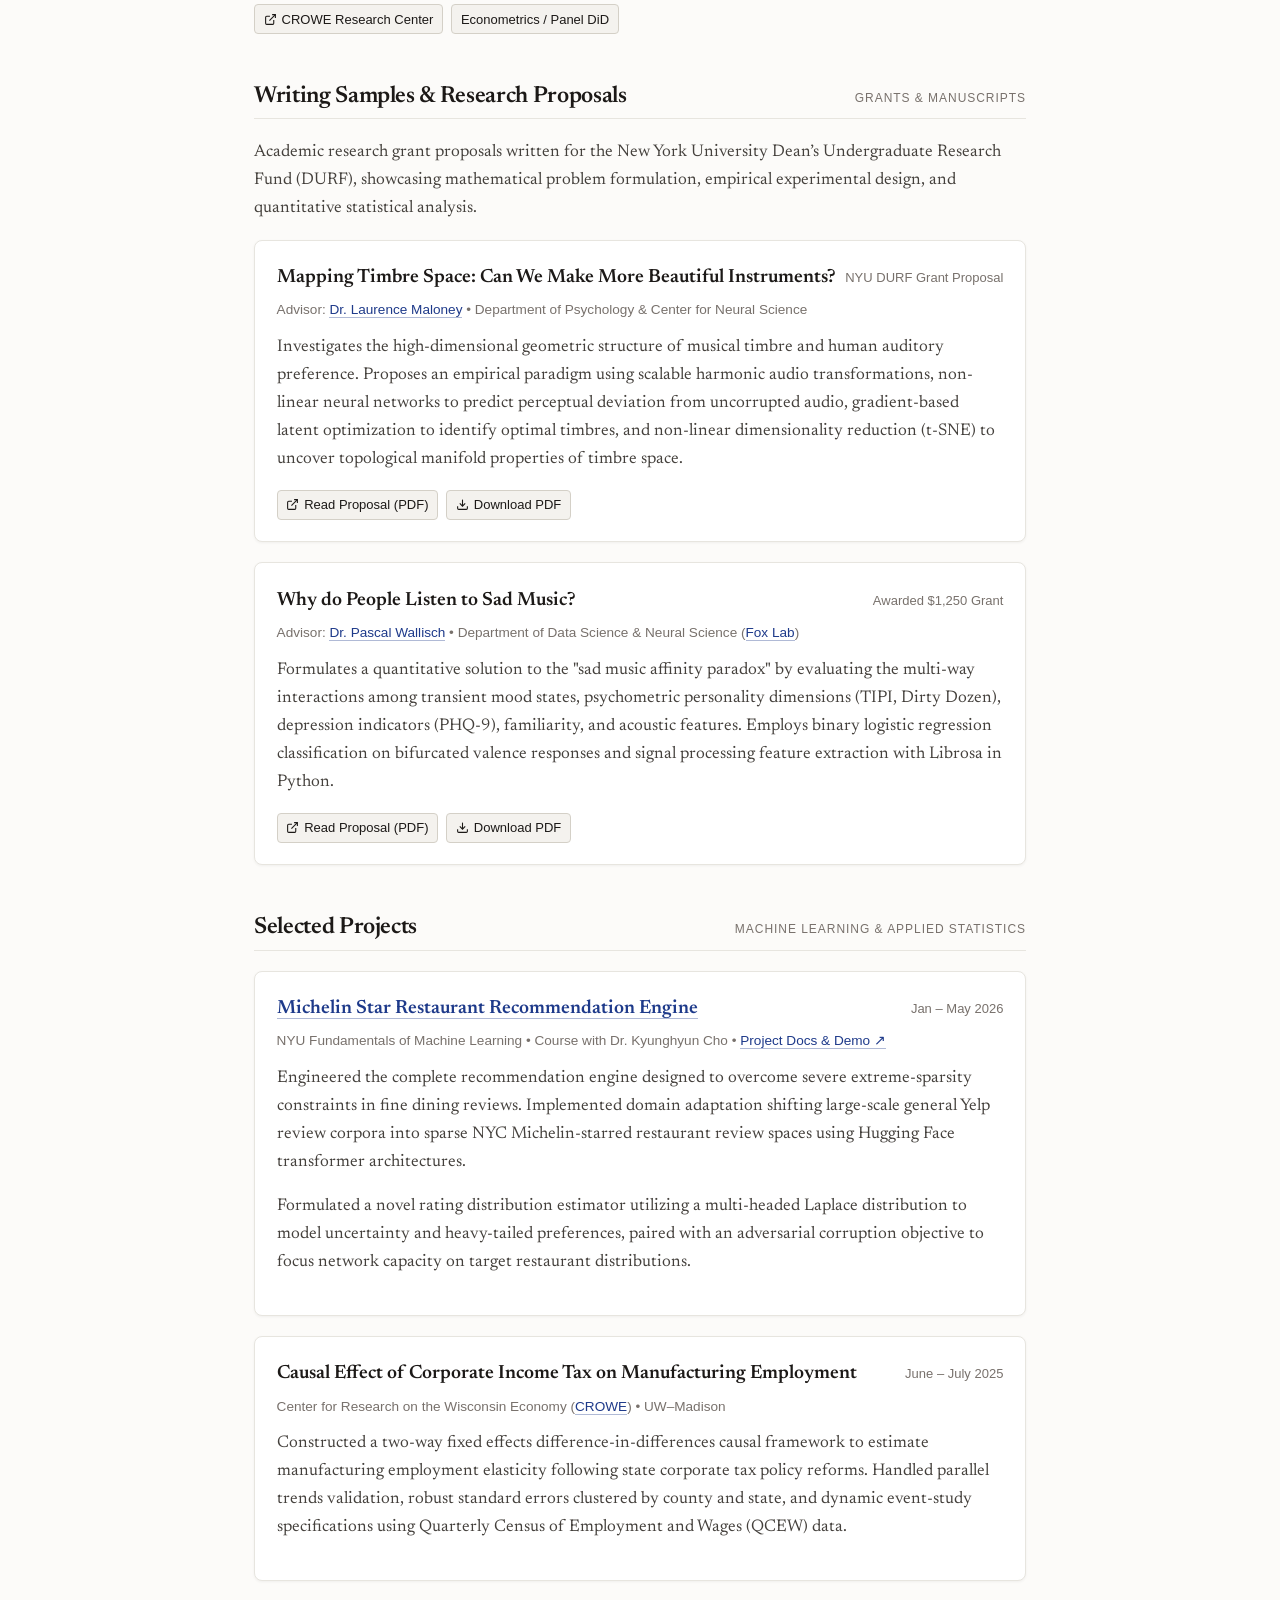
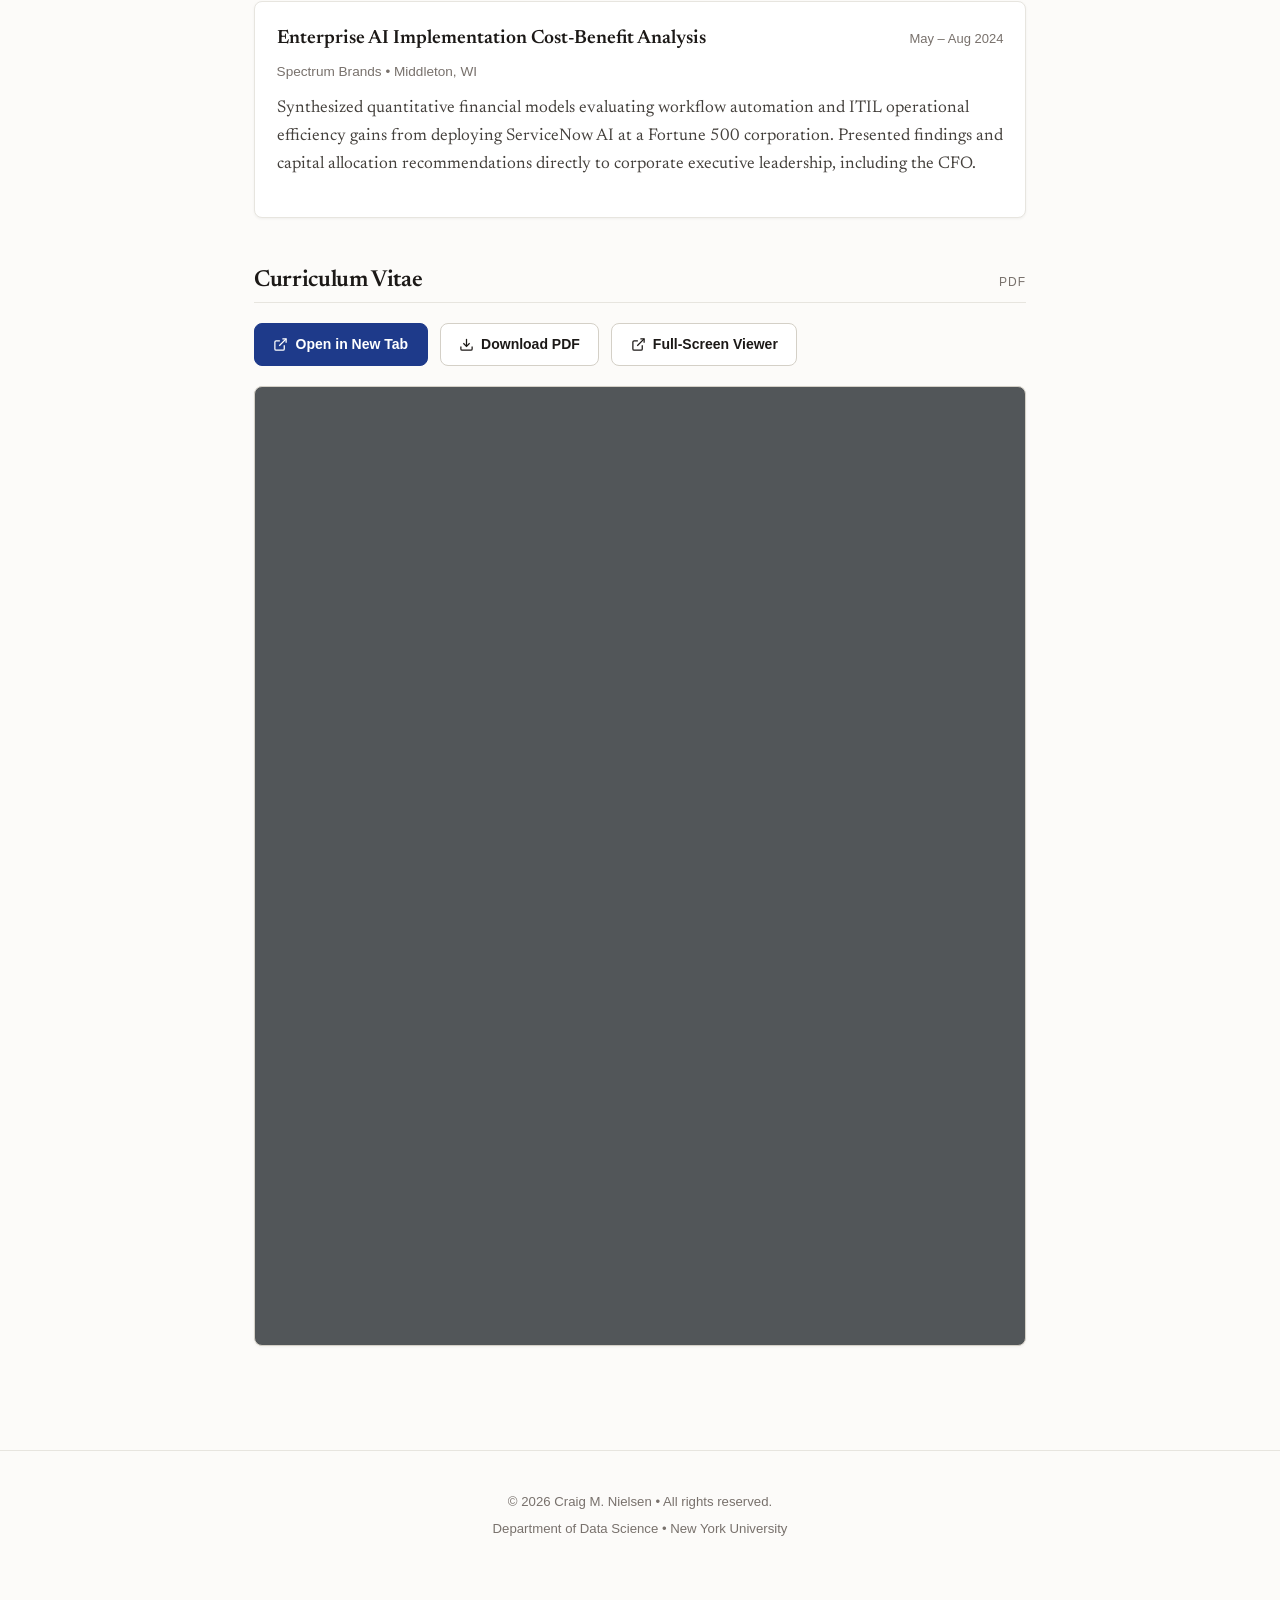
==== commit 24f0e66a: "Update site content, add profile photo, and prepare for GitHub Pages" ====
--- a/index.html
+++ b/index.html
@@ -39,8 +39,6 @@
           <li><a href="#research">Research</a></li>
           <li><a href="#writing">Writing</a></li>
           <li><a href="#projects">Projects</a></li>
-          <li><a href="#coursework">Coursework</a></li>
-          <li><a href="#music">Music</a></li>
           <li><a href="#cv">CV</a></li>
           <li>
             <button id="theme-toggle" class="theme-toggle-btn" aria-label="Toggle dark mode" title="Toggle theme">
@@ -64,25 +62,32 @@
         <div class="hero-text">
           <h1>Craig M. Nielsen</h1>
           <div class="hero-status">B.A. in Data Science &bull; New York University</div>
-          <div class="hero-affiliation">Minors in Mathematics, Economics, and Music &bull; GPA 3.95</div>
+          <div class="hero-affiliation">Minors in Mathematics and Music &bull; GPA 3.95</div>
 
           <p class="lead">
             I am an undergraduate student in Data Science at New York University (CAS '27). My research interests
-            lie at the intersection of out-of-distribution generalization, high-dimensional
+            are out-of-distribution generalization, high-dimensional
             statistics, and machine learning for empirical social and cognitive sciences.
           </p>
 
           <p>
-            At NYU, I conduct research in <a href="#research">Fox Lab</a> with Dr. Pascal Wallisch studying
-            cognitive pattern recognition and music perception, and in <a href="#research">Dr. Laurence Maloney's lab</a>
+            At NYU, I conduct research in <a href="https://www.foxlabnyu.com/" target="_blank"
+              rel="noopener noreferrer">Fox Lab</a> with Dr. Pascal Wallisch studying
+            cognitive pattern recognition and music perception, and in <a
+              href="https://as.nyu.edu/faculty/laurence-thomas-maloney.html" target="_blank"
+              rel="noopener noreferrer">Dr. Laurence Maloney's
+              lab</a>
             investigating the mathematical geometry of auditory timbre perception. Previously, I worked
             on empirical econometric policy modeling at the University of Wisconsin–Madison's <a
-              href="#research">Center for Research on the Wisconsin Economy (CROWE)</a> with Dr. Ananth Seshadri.
-          </p>
-
-          <p>
-            Outside of mathematics and statistics, I am an upright and electric bassist performing with the NYU
-            All-University Jazz Orchestra and NYU Orchestra, and a music educator.
+              href="https://crowe.wisc.edu/" target="_blank" rel="noopener noreferrer">Center
+              for Research on the Wisconsin Economy (CROWE)</a> with Dr. Ananth Seshadri.
+          </p>
+
+          <p>
+            In my free time, I am an upright and electric bassist and pianist. I also enjoy <a
+              href="https://www.goodreads.com/user/show/196280580-craig-nielsen" target="_blank"
+              rel="noopener noreferrer">reading</a>, biking, and
+            watching baseball. Go Milwaukee Brewers!
           </p>
 
           <!-- Quick Contact Links -->
@@ -140,581 +145,363 @@
         </div>
       </div>
 
-      <!-- Core Research Interests -->
-      <h2 style="margin-top: 2.25rem;">
-        Research Interests
-        <span class="section-tag">Focus Areas</span>
-      </h2>
-      <div class="interests-grid">
-        <div class="interest-card">
-          <h4>
-            <span class="icon">&bull;</span>
-            Out-of-Distribution Generalization
-          </h4>
-          <p>
-            Statistical foundations of domain adaptation, covariate and concept shift, invariant representations, and
-            robustness when test distributions diverge from training environments.
-          </p>
-        </div>
-
-        <div class="interest-card">
-          <h4>
-            <span class="icon">&bull;</span>
-            High-Dimensional Statistics
-          </h4>
-          <p>
-            Concentration of measure, high-dimensional estimation, regularized empirical risk minimization, and
-            theoretical performance bounds for modern machine learning algorithms.
-          </p>
-        </div>
-
-        <div class="interest-card">
-          <h4>
-            <span class="icon">&bull;</span>
-            Causal Inference &amp; Econometrics
-          </h4>
-          <p>
-            Difference-in-differences, quasi-experimental methods, observational causal discovery, and identification
-            strategies applied to public policy and socio-economic dynamics.
-          </p>
-        </div>
-
-        <div class="interest-card">
-          <h4>
-            <span class="icon">&bull;</span>
-            ML for Cognitive &amp; Social Science
-          </h4>
-          <p>
-            Probabilistic modeling of human perceptual geometry (e.g. timbre space), behavioral decision-making, and
-            empirical psychophysics.
-          </p>
-        </div>
-      </div>
-    </section>
-
-    <!-- Research Experience -->
-    <section id="research">
-      <h2>
-        Research Experience
-        <span class="section-tag">Academic Labs</span>
-      </h2>
-
-      <div class="entry-list">
-        <!-- Fox Lab NYU -->
-        <div class="entry-item">
-          <div class="entry-header">
-            <span class="entry-title">Research Assistant &bull; Fox Lab</span>
-            <span class="entry-date">Jan 2026 &ndash; Present</span>
-          </div>
-          <div class="entry-subtitle">
-            <span class="institution">New York University</span>
-            <span>&bull;</span>
-            <span class="advisor">Advisor: Dr. Pascal Wallisch (Department of Data Science &amp; Neural Science)</span>
-          </div>
-          <ul>
-            <li>Meet weekly to collaborate on statistical methodology, cognitive modeling, and empirical data analysis.
-            </li>
-            <li>Run human participants weekly in laboratory experimental sessions evaluating perceptual pattern
-              recognition in chess.</li>
-            <li>Awarded a competitive <strong>$1,250 research grant</strong> from the NYU Dean’s Undergraduate Research
-              Fund (DURF) for research on <em>Why People Listen to Sad Music</em>.</li>
-          </ul>
-          <div style="display: flex; flex-wrap: wrap; gap: 0.5rem; align-items: center; margin-top: 0.4rem;">
-            <span class="award-tag">
-              <svg width="12" height="12" viewBox="0 0 24 24" fill="currentColor">
-                <path
-                  d="M12 2l3.09 6.26L22 9.27l-5 4.87 1.18 6.88L12 17.77l-6.18 3.25L7 14.14 2 9.27l6.91-1.01L12 2z" />
-              </svg>
-              NYU Dean’s Undergraduate Research Fund ($1,250 Grant Recipient)
-            </span>
-            <a href="./assets/writing%20samples/Why%20do%20People%20Listen%20to%20Sad%20Music.pdf" target="_blank" rel="noopener noreferrer" class="action-badge">
-              <svg viewBox="0 0 24 24"><path d="M14 2H6a2 2 0 0 0-2 2v16a2 2 0 0 0 2 2h12a2 2 0 0 0 2-2V8z"></path><polyline points="14 2 14 8 20 8"></polyline><line x1="16" y1="13" x2="8" y2="13"></line><line x1="16" y1="17" x2="8" y2="17"></line><polyline points="10 9 9 9 8 9"></polyline></svg>
-              View Grant Proposal (PDF)
-            </a>
-          </div>
-        </div>
-
-        <!-- Laurence Maloney Lab NYU -->
-        <div class="entry-item">
-          <div class="entry-header">
-            <span class="entry-title">Research Assistant &bull; Dr. Laurence Maloney's Lab</span>
-            <span class="entry-date">July 2026 &ndash; Present</span>
-          </div>
-          <div class="entry-subtitle">
-            <span class="institution">New York University</span>
-            <span>&bull;</span>
-            <span class="advisor">Advisor: Dr. Laurence Maloney (Department of Psychology &amp; Center for Neural
-              Science)</span>
-          </div>
-          <ul>
-            <li>Collaborate weekly on mathematical psychophysics, computational experiment design, and scientific grant
-              writing.</li>
-            <li>Designing an empirical psychophysical study investigating the non-Euclidean geometry and
-              multidimensional representation of musical timbre perception.</li>
-            <li>Formulated and submitted a grant proposal to the NYU Dean’s Undergraduate Research Fund for <em>Mapping
-                Timbre Space</em> ($1,250).</li>
-          </ul>
-          <div style="display: flex; flex-wrap: wrap; gap: 0.5rem; align-items: center; margin-top: 0.4rem;">
-            <span class="award-tag">
-              <svg width="12" height="12" viewBox="0 0 24 24" fill="currentColor">
-                <path
-                  d="M12 2l3.09 6.26L22 9.27l-5 4.87 1.18 6.88L12 17.77l-6.18 3.25L7 14.14 2 9.27l6.91-1.01L12 2z" />
-              </svg>
-              DURF Grant Applicant: Mapping Timbre Space ($1,250)
-            </span>
-            <a href="./assets/writing%20samples/Mapping%20Timbre%20Space.pdf" target="_blank" rel="noopener noreferrer" class="action-badge">
-              <svg viewBox="0 0 24 24"><path d="M14 2H6a2 2 0 0 0-2 2v16a2 2 0 0 0 2 2h12a2 2 0 0 0 2-2V8z"></path><polyline points="14 2 14 8 20 8"></polyline><line x1="16" y1="13" x2="8" y2="13"></line><line x1="16" y1="17" x2="8" y2="17"></line><polyline points="10 9 9 9 8 9"></polyline></svg>
-              View Grant Proposal (PDF)
-            </a>
-          </div>
-        </div>
-
-        <!-- CROWE UW-Madison -->
-        <div class="entry-item">
-          <div class="entry-header">
-            <span class="entry-title">Research Assistant &bull; Center for Research on the Wisconsin Economy
-              (CROWE)</span>
-            <span class="entry-date">June 2025 &ndash; July 2025</span>
-          </div>
-          <div class="entry-subtitle">
-            <span class="institution">University of Wisconsin&ndash;Madison</span>
-            <span>&bull;</span>
-            <span class="advisor">Advisor: Dr. Ananth Seshadri (Department of Economics)</span>
-          </div>
-          <ul>
-            <li>Formulated and estimated an econometric difference-in-differences (DiD) model evaluating the causal
-              effect of state manufacturing corporate tax credits on employment growth across Wisconsin and neighboring
-              states.</li>
-            <li>Ingested, cleaned, and aggregated extensive longitudinal administrative records from the Quarterly
-              Census of Employment and Wages (QCEW) using Python (Pandas, NumPy).</li>
-            <li>Constructed causal statistical visualizations and counterfactual trajectory plots quantifying
-              state-level employment elasticity.</li>
-            <li>Contributed analytical modeling and statistical graphics to the formal policy report.</li>
-          </ul>
+
+
+      <!-- Research Experience -->
+      <section id="research">
+        <h2>
+          Research Experience
+          <span class="section-tag">Academic Labs</span>
+        </h2>
+
+        <div class="entry-list">
+          <!-- Fox Lab NYU -->
+          <div class="entry-item">
+            <div class="entry-header">
+              <span class="entry-title">Research Assistant &bull; <a href="https://www.foxlabnyu.com/" target="_blank"
+                  rel="noopener noreferrer">Fox Lab</a></span>
+              <span class="entry-date">Jan 2026 &ndash; Present</span>
+            </div>
+            <div class="entry-subtitle">
+              <span class="institution">New York University</span>
+              <span>&bull;</span>
+              <span class="advisor">Advisor: <a href="https://www.foxlabnyu.com/" target="_blank"
+                  rel="noopener noreferrer">Dr. Pascal Wallisch</a> (Departments of Data Science, Psychology &amp;
+                Neural
+                Science)</span>
+            </div>
+            <ul>
+              <li>Meet weekly to collaborate on statistical methodology, cognitive modeling, and empirical data
+                analysis.
+              </li>
+              <li>Run human participants weekly in laboratory experimental sessions evaluating perceptual pattern
+                recognition in chess.</li>
+              <li>Awarded a competitive <strong>$1,250 research grant</strong> from the NYU Dean’s Undergraduate
+                Research
+                Fund (DURF) for research on <em>Why People Listen to Sad Music</em>.</li>
+            </ul>
+            <div style="display: flex; flex-wrap: wrap; gap: 0.5rem; align-items: center; margin-top: 0.4rem;">
+              <span class="award-tag">
+                <svg width="12" height="12" viewBox="0 0 24 24" fill="currentColor">
+                  <path
+                    d="M12 2l3.09 6.26L22 9.27l-5 4.87 1.18 6.88L12 17.77l-6.18 3.25L7 14.14 2 9.27l6.91-1.01L12 2z" />
+                </svg>
+                NYU Dean’s Undergraduate Research Fund ($1,250 Grant Recipient)
+              </span>
+              <a href="./assets/writing%20samples/Why%20do%20People%20Listen%20to%20Sad%20Music.pdf" target="_blank"
+                rel="noopener noreferrer" class="action-badge">
+                <svg viewBox="0 0 24 24">
+                  <path d="M14 2H6a2 2 0 0 0-2 2v16a2 2 0 0 0 2 2h12a2 2 0 0 0 2-2V8z"></path>
+                  <polyline points="14 2 14 8 20 8"></polyline>
+                  <line x1="16" y1="13" x2="8" y2="13"></line>
+                  <line x1="16" y1="17" x2="8" y2="17"></line>
+                  <polyline points="10 9 9 9 8 9"></polyline>
+                </svg>
+                View Grant Proposal (PDF)
+              </a>
+            </div>
+          </div>
+
+          <!-- Laurence Maloney Lab NYU -->
+          <div class="entry-item">
+            <div class="entry-header">
+              <span class="entry-title">Research Assistant &bull; <a
+                  href="https://as.nyu.edu/faculty/laurence-thomas-maloney.html" target="_blank"
+                  rel="noopener noreferrer">Dr. Laurence Maloney's Lab</a></span>
+              <span class="entry-date">July 2026 &ndash; Present</span>
+            </div>
+            <div class="entry-subtitle">
+              <span class="institution">New York University</span>
+              <span>&bull;</span>
+              <span class="advisor">Advisor: <a href="https://as.nyu.edu/faculty/laurence-thomas-maloney.html"
+                  target="_blank" rel="noopener noreferrer">Dr. Laurence Maloney</a> (Departments of Psychology &amp;
+                Neural
+                Science)</span>
+            </div>
+            <ul>
+              <li>Collaborate weekly on mathematical psychophysics, computational experiment design, and scientific
+                grant
+                writing.</li>
+              <li>Designing an empirical psychophysical study investigating the non-Euclidean geometry and
+                multidimensional representation of musical timbre perception.</li>
+              <li>Formulated and submitted a grant proposal to the NYU Dean’s Undergraduate Research Fund for
+                <em>Mapping
+                  Timbre Space</em> ($1,250).
+              </li>
+            </ul>
+            <div style="display: flex; flex-wrap: wrap; gap: 0.5rem; align-items: center; margin-top: 0.4rem;">
+              <span class="award-tag">
+                <svg width="12" height="12" viewBox="0 0 24 24" fill="currentColor">
+                  <path
+                    d="M12 2l3.09 6.26L22 9.27l-5 4.87 1.18 6.88L12 17.77l-6.18 3.25L7 14.14 2 9.27l6.91-1.01L12 2z" />
+                </svg>
+                DURF Grant Applicant: Mapping Timbre Space ($1,250)
+              </span>
+              <a href="./assets/writing%20samples/Mapping%20Timbre%20Space.pdf" target="_blank"
+                rel="noopener noreferrer" class="action-badge">
+                <svg viewBox="0 0 24 24">
+                  <path d="M14 2H6a2 2 0 0 0-2 2v16a2 2 0 0 0 2 2h12a2 2 0 0 0 2-2V8z"></path>
+                  <polyline points="14 2 14 8 20 8"></polyline>
+                  <line x1="16" y1="13" x2="8" y2="13"></line>
+                  <line x1="16" y1="17" x2="8" y2="17"></line>
+                  <polyline points="10 9 9 9 8 9"></polyline>
+                </svg>
+                View Grant Proposal (PDF)
+              </a>
+            </div>
+          </div>
+
+          <!-- CROWE UW-Madison -->
+          <div class="entry-item">
+            <div class="entry-header">
+              <span class="entry-title">Research Assistant &bull; <a href="https://crowe.wisc.edu/" target="_blank"
+                  rel="noopener noreferrer">Center for Research on the Wisconsin Economy
+                  (CROWE)</a></span>
+              <span class="entry-date">June 2025 &ndash; July 2025</span>
+            </div>
+            <div class="entry-subtitle">
+              <span class="institution">University of Wisconsin&ndash;Madison</span>
+              <span>&bull;</span>
+              <span class="advisor">Advisor: Dr. Ananth Seshadri (Department of Economics)</span>
+            </div>
+            <ul>
+              <li>Formulated and estimated an econometric difference-in-differences (DiD) model evaluating the causal
+                effect of state manufacturing corporate tax credits on employment growth across Wisconsin and
+                neighboring
+                states.</li>
+              <li>Ingested, cleaned, and aggregated extensive longitudinal administrative records from the Quarterly
+                Census of Employment and Wages (QCEW) using Python (Pandas, NumPy).</li>
+              <li>Constructed causal statistical visualizations and counterfactual trajectory plots quantifying
+                state-level employment elasticity.</li>
+            </ul>
+            <div class="entry-actions">
+              <a href="https://crowe.wisc.edu/" target="_blank" rel="noopener noreferrer" class="action-badge">
+                <svg viewBox="0 0 24 24">
+                  <path d="M18 13v6a2 2 0 0 1-2 2H5a2 2 0 0 1-2-2V8a2 2 0 0 1 2-2h6"></path>
+                  <polyline points="15 3 21 3 21 9"></polyline>
+                  <line x1="10" y1="14" x2="21" y2="3"></line>
+                </svg>
+                CROWE Research Center
+              </a>
+              <span class="action-badge">Econometrics / Panel DiD</span>
+            </div>
+          </div>
+        </div>
+      </section>
+
+      <!-- Writing Samples & Research Proposals -->
+      <section id="writing">
+        <h2>
+          Writing Samples &amp; Research Proposals
+          <span class="section-tag">Grants &amp; Manuscripts</span>
+        </h2>
+        <p>
+          Academic research grant proposals written for the New York University Dean’s Undergraduate Research Fund
+          (DURF),
+          showcasing mathematical problem formulation, empirical experimental design, and quantitative statistical
+          analysis.
+        </p>
+
+        <!-- Mapping Timbre Space Proposal -->
+        <div class="project-card">
+          <div class="card-header">
+            <span class="card-title">Mapping Timbre Space: Can We Make More Beautiful Instruments?</span>
+            <span class="entry-date">NYU DURF Grant Proposal</span>
+          </div>
+          <div class="card-meta">
+            Advisor: <a href="https://as.nyu.edu/faculty/laurence-thomas-maloney.html" target="_blank"
+              rel="noopener noreferrer">Dr. Laurence Maloney</a> &bull; Department of Psychology &amp; Center for Neural
+            Science
+          </div>
+          <p>
+            Investigates the high-dimensional geometric structure of musical timbre and human auditory preference.
+            Proposes an empirical paradigm using scalable harmonic audio transformations, non-linear neural networks to
+            predict perceptual deviation from uncorrupted audio, gradient-based latent optimization to identify optimal
+            timbres, and non-linear dimensionality reduction (t-SNE) to uncover topological manifold properties of
+            timbre
+            space.
+          </p>
           <div class="entry-actions">
-            <a href="https://crowe.wisc.edu/" target="_blank" rel="noopener noreferrer" class="action-badge">
+            <a href="./assets/writing%20samples/Mapping%20Timbre%20Space.pdf" target="_blank" rel="noopener noreferrer"
+              class="action-badge">
               <svg viewBox="0 0 24 24">
                 <path d="M18 13v6a2 2 0 0 1-2 2H5a2 2 0 0 1-2-2V8a2 2 0 0 1 2-2h6"></path>
                 <polyline points="15 3 21 3 21 9"></polyline>
                 <line x1="10" y1="14" x2="21" y2="3"></line>
               </svg>
-              CROWE Research Center
-            </a>
-            <span class="action-badge">Econometrics / Panel DiD</span>
-          </div>
-        </div>
-      </div>
-    </section>
-
-    <!-- Writing Samples & Research Proposals -->
-    <section id="writing">
-      <h2>
-        Writing Samples &amp; Research Proposals
-        <span class="section-tag">Grants &amp; Manuscripts</span>
-      </h2>
-      <p>
-        Academic research grant proposals written for the New York University Dean’s Undergraduate Research Fund (DURF), showcasing mathematical problem formulation, empirical experimental design, and quantitative statistical analysis.
-      </p>
-
-      <!-- Mapping Timbre Space Proposal -->
-      <div class="project-card">
-        <div class="card-header">
-          <span class="card-title">Mapping Timbre Space: Can We Make More Beautiful Instruments?</span>
-          <span class="entry-date">NYU DURF Grant Proposal</span>
-        </div>
-        <div class="card-meta">
-          Advisor: Dr. Laurence Maloney &bull; Department of Psychology &amp; Center for Neural Science
-        </div>
-        <p>
-          Investigates the high-dimensional geometric structure of musical timbre and human auditory preference. Proposes an empirical paradigm using scalable harmonic audio transformations, non-linear neural networks to predict perceptual deviation from uncorrupted audio, gradient-based latent optimization to identify optimal timbres, and non-linear dimensionality reduction (t-SNE) to uncover topological manifold properties of timbre space.
-        </p>
-        <div class="tech-stack">
-          <span>Grant Proposal</span>
-          <span>Perceptual Geometry</span>
-          <span>Neural Networks</span>
-          <span>Gradient Descent Optimization</span>
-          <span>t-SNE</span>
-          <span>Psychophysics</span>
-        </div>
-        <div class="entry-actions">
-          <a href="./assets/writing%20samples/Mapping%20Timbre%20Space.pdf" target="_blank" rel="noopener noreferrer" class="action-badge">
-            <svg viewBox="0 0 24 24"><path d="M18 13v6a2 2 0 0 1-2 2H5a2 2 0 0 1-2-2V8a2 2 0 0 1 2-2h6"></path><polyline points="15 3 21 3 21 9"></polyline><line x1="10" y1="14" x2="21" y2="3"></line></svg>
-            Read Proposal (PDF)
+              Read Proposal (PDF)
+            </a>
+            <a href="./assets/writing%20samples/Mapping%20Timbre%20Space.pdf"
+              download="Craig_Nielsen_Mapping_Timbre_Space_Proposal.pdf" class="action-badge">
+              <svg viewBox="0 0 24 24">
+                <path d="M21 15v4a2 2 0 0 1-2 2H5a2 2 0 0 1-2-2v-4"></path>
+                <polyline points="7 10 12 15 17 10"></polyline>
+                <line x1="12" y1="15" x2="12" y2="3"></line>
+              </svg>
+              Download PDF
+            </a>
+          </div>
+        </div>
+
+        <!-- Why do People Listen to Sad Music Proposal -->
+        <div class="project-card">
+          <div class="card-header">
+            <span class="card-title">Why do People Listen to Sad Music?</span>
+            <span class="entry-date">Awarded $1,250 Grant</span>
+          </div>
+          <div class="card-meta">
+            Advisor: <a href="https://www.foxlabnyu.com/" target="_blank" rel="noopener noreferrer">Dr. Pascal
+              Wallisch</a> &bull; Department of Data Science &amp; Neural Science (<a href="https://www.foxlabnyu.com/"
+              target="_blank" rel="noopener noreferrer">Fox Lab</a>)
+          </div>
+          <p>
+            Formulates a quantitative solution to the "sad music affinity paradox" by evaluating the multi-way
+            interactions among transient mood states, psychometric personality dimensions (TIPI, Dirty Dozen),
+            depression
+            indicators (PHQ-9), familiarity, and acoustic features. Employs binary logistic regression classification on
+            bifurcated valence responses and signal processing feature extraction with Librosa in Python.
+          </p>
+          <div class="entry-actions">
+            <a href="./assets/writing%20samples/Why%20do%20People%20Listen%20to%20Sad%20Music.pdf" target="_blank"
+              rel="noopener noreferrer" class="action-badge">
+              <svg viewBox="0 0 24 24">
+                <path d="M18 13v6a2 2 0 0 1-2 2H5a2 2 0 0 1-2-2V8a2 2 0 0 1 2-2h6"></path>
+                <polyline points="15 3 21 3 21 9"></polyline>
+                <line x1="10" y1="14" x2="21" y2="3"></line>
+              </svg>
+              Read Proposal (PDF)
+            </a>
+            <a href="./assets/writing%20samples/Why%20do%20People%20Listen%20to%20Sad%20Music.pdf"
+              download="Craig_Nielsen_Why_Listen_Sad_Music_Proposal.pdf" class="action-badge">
+              <svg viewBox="0 0 24 24">
+                <path d="M21 15v4a2 2 0 0 1-2 2H5a2 2 0 0 1-2-2v-4"></path>
+                <polyline points="7 10 12 15 17 10"></polyline>
+                <line x1="12" y1="15" x2="12" y2="3"></line>
+              </svg>
+              Download PDF
+            </a>
+          </div>
+        </div>
+      </section>
+
+      <!-- Selected Projects -->
+      <section id="projects">
+        <h2>
+          Selected Projects
+          <span class="section-tag">Machine Learning &amp; Applied Statistics</span>
+        </h2>
+
+        <!-- Michelin Star Restaurant App -->
+        <div class="project-card">
+          <div class="card-header">
+            <span class="card-title"><a href="https://craigthefirst.github.io/Michelin_Search/docs/" target="_blank"
+                rel="noopener noreferrer">Michelin Star Restaurant Recommendation Engine</a></span>
+            <span class="entry-date">Jan &ndash; May 2026</span>
+          </div>
+          <div class="card-meta">
+            NYU Fundamentals of Machine Learning &bull; Course with Dr. Kyunghyun Cho &bull; <a
+              href="https://craigthefirst.github.io/Michelin_Search/docs/" target="_blank"
+              rel="noopener noreferrer">Project Docs &amp; Demo &nearr;</a>
+          </div>
+          <p>
+            Engineered the complete recommendation engine designed to overcome severe extreme-sparsity constraints in
+            fine
+            dining reviews. Implemented domain adaptation shifting large-scale general Yelp review corpora into sparse
+            NYC
+            Michelin-starred restaurant review spaces using Hugging Face transformer architectures.
+          </p>
+          <p>
+            Formulated a novel rating distribution estimator utilizing a multi-headed Laplace distribution to model
+            uncertainty and heavy-tailed preferences, paired with an adversarial corruption objective to focus network
+            capacity on target restaurant distributions.
+          </p>
+        </div>
+
+        <!-- Difference-in-Differences Tax Model -->
+        <div class="project-card">
+          <div class="card-header">
+            <span class="card-title">Causal Effect of Corporate Income Tax on Manufacturing Employment</span>
+            <span class="entry-date">June &ndash; July 2025</span>
+          </div>
+          <div class="card-meta">
+            Center for Research on the Wisconsin Economy (<a href="https://crowe.wisc.edu/" target="_blank"
+              rel="noopener noreferrer">CROWE</a>) &bull; UW–Madison
+          </div>
+          <p>
+            Constructed a two-way fixed effects difference-in-differences causal framework to estimate manufacturing
+            employment elasticity following state corporate tax policy reforms. Handled parallel trends validation,
+            robust
+            standard errors clustered by county and state, and dynamic event-study specifications using Quarterly Census
+            of Employment and Wages (QCEW) data.
+          </p>
+        </div>
+
+        <!-- ServiceNow AI Analysis -->
+        <div class="project-card">
+          <div class="card-header">
+            <span class="card-title">Enterprise AI Implementation Cost-Benefit Analysis</span>
+            <span class="entry-date">May &ndash; Aug 2024</span>
+          </div>
+          <div class="card-meta">
+            Spectrum Brands &bull; Middleton, WI
+          </div>
+          <p>
+            Synthesized quantitative financial models evaluating workflow automation and ITIL operational efficiency
+            gains
+            from deploying ServiceNow AI at a Fortune 500 corporation. Presented findings and capital allocation
+            recommendations directly to corporate executive leadership, including the CFO.
+          </p>
+        </div>
+      </section>
+
+      <!-- Curriculum Vitae (PDF Display) -->
+      <section id="cv">
+        <h2>
+          Curriculum Vitae
+          <span class="section-tag">PDF</span>
+        </h2>
+        <div style="display: flex; flex-wrap: wrap; gap: 0.75rem; margin-bottom: 1.25rem;">
+          <a href="./assets/Craig_Nielsen_CV.pdf" target="_blank" rel="noopener noreferrer" class="btn btn-primary">
+            <svg viewBox="0 0 24 24">
+              <path d="M18 13v6a2 2 0 0 1-2 2H5a2 2 0 0 1-2-2V8a2 2 0 0 1 2-2h6"></path>
+              <polyline points="15 3 21 3 21 9"></polyline>
+              <line x1="10" y1="14" x2="21" y2="3"></line>
+            </svg>
+            Open in New Tab
           </a>
-          <a href="./assets/writing%20samples/Mapping%20Timbre%20Space.pdf" download="Craig_Nielsen_Mapping_Timbre_Space_Proposal.pdf" class="action-badge">
-            <svg viewBox="0 0 24 24"><path d="M21 15v4a2 2 0 0 1-2 2H5a2 2 0 0 1-2-2v-4"></path><polyline points="7 10 12 15 17 10"></polyline><line x1="12" y1="15" x2="12" y2="3"></line></svg>
+          <a href="./assets/Craig_Nielsen_CV.pdf" download="Craig_Nielsen_CV.pdf" class="btn btn-secondary">
+            <svg viewBox="0 0 24 24">
+              <path d="M21 15v4a2 2 0 0 1-2 2H5a2 2 0 0 1-2-2v-4"></path>
+              <polyline points="7 10 12 15 17 10"></polyline>
+              <line x1="12" y1="15" x2="12" y2="3"></line>
+            </svg>
             Download PDF
           </a>
-        </div>
-      </div>
-
-      <!-- Why do People Listen to Sad Music Proposal -->
-      <div class="project-card">
-        <div class="card-header">
-          <span class="card-title">Why do People Listen to Sad Music?</span>
-          <span class="entry-date">Awarded $1,250 Grant</span>
-        </div>
-        <div class="card-meta">
-          Advisor: Dr. Pascal Wallisch &bull; Department of Data Science &amp; Neural Science (Fox Lab)
-        </div>
-        <p>
-          Formulates a quantitative solution to the "sad music affinity paradox" by evaluating the multi-way interactions among transient mood states, psychometric personality dimensions (TIPI, Dirty Dozen), depression indicators (PHQ-9), familiarity, and acoustic features. Employs binary logistic regression classification on bifurcated valence responses and signal processing feature extraction with Librosa in Python.
-        </p>
-        <div class="tech-stack">
-          <span>Awarded $1,250 DURF Grant</span>
-          <span>Acoustic Signal Processing</span>
-          <span>Librosa</span>
-          <span>Logistic Regression</span>
-          <span>Multivariate Psychometrics</span>
-        </div>
-        <div class="entry-actions">
-          <a href="./assets/writing%20samples/Why%20do%20People%20Listen%20to%20Sad%20Music.pdf" target="_blank" rel="noopener noreferrer" class="action-badge">
-            <svg viewBox="0 0 24 24"><path d="M18 13v6a2 2 0 0 1-2 2H5a2 2 0 0 1-2-2V8a2 2 0 0 1 2-2h6"></path><polyline points="15 3 21 3 21 9"></polyline><line x1="10" y1="14" x2="21" y2="3"></line></svg>
-            Read Proposal (PDF)
+          <a href="./cv.html" class="btn btn-secondary">
+            <svg viewBox="0 0 24 24">
+              <path d="M15 3h6v6"></path>
+              <path d="M10 14L21 3"></path>
+              <path d="M18 13v6a2 2 0 0 1-2 2H5a2 2 0 0 1-2-2V8a2 2 0 0 1 2-2h6"></path>
+            </svg>
+            Full-Screen Viewer
           </a>
-          <a href="./assets/writing%20samples/Why%20do%20People%20Listen%20to%20Sad%20Music.pdf" download="Craig_Nielsen_Why_Listen_Sad_Music_Proposal.pdf" class="action-badge">
-            <svg viewBox="0 0 24 24"><path d="M21 15v4a2 2 0 0 1-2 2H5a2 2 0 0 1-2-2v-4"></path><polyline points="7 10 12 15 17 10"></polyline><line x1="12" y1="15" x2="12" y2="3"></line></svg>
-            Download PDF
-          </a>
-        </div>
-      </div>
-    </section>
-
-    <!-- Selected Projects -->
-    <section id="projects">
-      <h2>
-        Selected Projects
-        <span class="section-tag">Machine Learning &amp; Applied Statistics</span>
-      </h2>
-
-      <!-- Michelin Star Restaurant App -->
-      <div class="project-card">
-        <div class="card-header">
-          <span class="card-title">Michelin Star Restaurant Recommendation Engine</span>
-          <span class="entry-date">Jan &ndash; May 2026</span>
-        </div>
-        <div class="card-meta">
-          NYU Fundamentals of Machine Learning &bull; Course with Dr. Kyunghyun Cho
-        </div>
-        <p>
-          Engineered the complete recommendation engine designed to overcome severe extreme-sparsity constraints in fine
-          dining reviews. Implemented domain adaptation shifting large-scale general Yelp review corpora into sparse NYC
-          Michelin-starred restaurant review spaces using Hugging Face transformer architectures.
-        </p>
-        <p>
-          Formulated a novel rating distribution estimator utilizing a multi-headed Laplace distribution to model
-          uncertainty and heavy-tailed preferences, paired with an adversarial corruption objective to focus network
-          capacity on target restaurant distributions.
-        </p>
-        <div class="tech-stack">
-          <span>Python</span>
-          <span>PyTorch</span>
-          <span>Hugging Face</span>
-          <span>Laplace Distribution</span>
-          <span>Domain Shift</span>
-          <span>Recommendation Systems</span>
-        </div>
-        <div class="entry-actions">
-          <span class="action-badge">Private Codebase / Cho Lab</span>
-          <span class="action-badge">Python &bull; PyTorch &bull; Hugging Face</span>
-        </div>
-      </div>
-
-      <!-- Difference-in-Differences Tax Model -->
-      <div class="project-card">
-        <div class="card-header">
-          <span class="card-title">Causal Effect of Corporate Income Tax on Manufacturing Employment</span>
-          <span class="entry-date">June &ndash; July 2025</span>
-        </div>
-        <div class="card-meta">
-          Center for Research on the Wisconsin Economy (CROWE) &bull; UW–Madison
-        </div>
-        <p>
-          Constructed a two-way fixed effects difference-in-differences causal framework to estimate manufacturing
-          employment elasticity following state corporate tax policy reforms. Handled parallel trends validation, robust
-          standard errors clustered by county and state, and dynamic event-study specifications using Quarterly Census
-          of Employment and Wages (QCEW) microdata.
-        </p>
-        <div class="tech-stack">
-          <span>Python</span>
-          <span>Pandas</span>
-          <span>Matplotlib</span>
-          <span>Econometrics</span>
-          <span>Causal Inference</span>
-          <span>QCEW Data</span>
-        </div>
-      </div>
-
-      <!-- ServiceNow AI Analysis -->
-      <div class="project-card">
-        <div class="card-header">
-          <span class="card-title">Enterprise AI Implementation Cost-Benefit Analysis</span>
-          <span class="entry-date">May &ndash; Aug 2024</span>
-        </div>
-        <div class="card-meta">
-          Spectrum Brands &bull; Middleton, WI
-        </div>
-        <p>
-          Synthesized quantitative financial models evaluating workflow automation and ITIL operational efficiency gains
-          from deploying ServiceNow AI at a Fortune 500 corporation. Presented findings and capital allocation
-          recommendations directly to corporate executive leadership, including the CFO.
-        </p>
-        <div class="tech-stack">
-          <span>ServiceNow AI</span>
-          <span>Financial Modeling</span>
-          <span>Power BI</span>
-          <span>Executive Presentation</span>
-        </div>
-      </div>
-    </section>
-
-    <!-- Education & Academic Preparation -->
-    <section id="coursework">
-      <h2>
-        Education &amp; Coursework
-        <span class="section-tag">Quantitative Preparation</span>
-      </h2>
-
-      <div class="entry-item" style="margin-bottom: 1.5rem;">
-        <div class="entry-header">
-          <span class="entry-title">New York University &bull; College of Arts and Science</span>
-          <span class="entry-date">Sep 2023 &ndash; May 2027 (Expected)</span>
-        </div>
-        <div class="entry-subtitle">
-          <span class="institution">Honors Bachelor of Science in Data Science</span>
-          <span>&bull;</span>
-          <span style="font-weight: 600; color: var(--link-color);">GPA: 3.95 / 4.00</span>
-        </div>
-        <p style="margin-bottom: 0.5rem; color: var(--text-secondary);">
-          <strong>Minors:</strong> Mathematics, Economics, Music
-        </p>
-        <p style="margin-bottom: 0.5rem; color: var(--text-secondary); font-size: 0.95rem;">
-          <strong>Academic Honors:</strong> Dean's Presidential Honors Society (fully funded study abroad scholarship);
-          Dean’s Undergraduate Research Fund Grantee ($1,250); Mercer Street Essay Composition nominee.
-        </p>
-      </div>
-
-      <!-- Categorized Coursework Matrix -->
-      <div class="course-grid">
-        <div class="course-category">
-          <h4>Mathematics &amp; Statistics</h4>
-          <ul>
-            <li>Honors Real Analysis I</li>
-            <li>Probability &amp; Statistics</li>
-            <li>Calculus III (Multivariable)</li>
-            <li>Linear Algebra</li>
-            <li>Linear Algebra &amp; Optimization for ML</li>
-          </ul>
-        </div>
-
-        <div class="course-category">
-          <h4>Data Science &amp; Machine Learning</h4>
-          <ul>
-            <li>Fundamentals of Machine Learning (Cho)</li>
-            <li>Causal Inference</li>
-            <li>Data Management and Analysis</li>
-            <li>Statistical Machine Learning</li>
-          </ul>
-        </div>
-
-        <div class="course-category">
-          <h4>Economics &amp; Humanities</h4>
-          <ul>
-            <li>Intermediate Microeconomics</li>
-            <li>Music Theory &amp; Performance Studies</li>
-            <li>Mercer Street Nominated Composition</li>
-            <li>Dean's Presidential Honors Seminar</li>
-          </ul>
-        </div>
-      </div>
-
-      <!-- Skills Matrix -->
-      <div class="skills-block">
-        <div class="skill-row">
-          <span class="skill-label">Programming Languages</span>
-          <span class="skill-value">Python, R, SQL, Java, JavaScript, MATLAB</span>
-        </div>
-        <div class="skill-row">
-          <span class="skill-label">Statistical &amp; ML Tools</span>
-          <span class="skill-value">PyTorch, TensorFlow, scikit-learn, Pandas, NumPy, Matplotlib, Hugging Face,
-            Statsmodels</span>
-        </div>
-        <div class="skill-row">
-          <span class="skill-label">Software &amp; Productivity</span>
-          <span class="skill-value">LaTeX, Git, Linux/Unix, Power BI, Excel, ServiceNow</span>
-        </div>
-        <div class="skill-row">
-          <span class="skill-label">Spoken Languages</span>
-          <span class="skill-value">English (Native), German (Intermediate B2 proficiency)</span>
-        </div>
-      </div>
-    </section>
-
-    <!-- Teaching Experience -->
-    <section id="teaching">
-      <h2>
-        Teaching &amp; Mentorship
-        <span class="section-tag">Instruction</span>
-      </h2>
-
-      <div class="entry-list">
-        <div class="entry-item">
-          <div class="entry-header">
-            <span class="entry-title">Computer Science &amp; Machine Learning Instructor</span>
-            <span class="entry-date">June &ndash; Aug 2026</span>
-          </div>
-          <div class="entry-subtitle">
-            <span class="institution">Lavner Education</span>
-            <span>&bull;</span>
-            <span class="advisor">New York, NY</span>
-          </div>
-          <ul>
-            <li>Designed and taught curriculum for intensive technical summer courses including <em>Agentic AI and
-                Machine Learning</em> and <em>Python &amp; App Development</em>.</li>
-            <li>Provided targeted one-on-one algorithmic coaching and private programming instruction.</li>
-          </ul>
-        </div>
-
-        <div class="entry-item">
-          <div class="entry-header">
-            <span class="entry-title">Music Mentors Collaborative Instructor</span>
-            <span class="entry-date">Sep 2023 &ndash; Present</span>
-          </div>
-          <div class="entry-subtitle">
-            <span class="institution">New York University</span>
-            <span>&bull;</span>
-            <span class="advisor">New York, NY</span>
-          </div>
-          <ul>
-            <li>Instructed students in double bass technique, ensemble listening, rhythm, and harmonic theory.</li>
-          </ul>
-        </div>
-      </div>
-    </section>
-
-    <!-- Music & Interdisciplinary Background -->
-    <section id="music">
-      <h2>
-        Music &amp; Performance
-        <span class="section-tag">Interdisciplinary</span>
-      </h2>
-      <p>
-        In addition to my quantitative studies, I am an active jazz and classical double bassist. Musical performance
-        and ensemble playing have profoundly shaped my academic perspective—cultivating discipline, real-time
-        collaboration, and a deep interest in perceptual geometry and psychoacoustics.
-      </p>
-
-      <div class="entry-list">
-        <div class="entry-item">
-          <div class="entry-header">
-            <span class="entry-title">Orchestral &amp; Jazz Performance</span>
-            <span class="entry-date">2023 &ndash; Present</span>
-          </div>
-          <div class="entry-subtitle">
-            <span class="institution">New York University</span>
-            <span>&bull;</span>
-            <span>New York, NY</span>
-          </div>
-          <ul>
-            <li>Bassist in the <strong>NYU All-University Jazz Orchestra</strong>, performing classic big band and
-              modern contemporary jazz arrangements.</li>
-            <li>Double bassist in the <strong>NYU Orchestra</strong>, performing symphonic literature.</li>
-            <li>Contributing writer for the <em>NYU Prague Blog</em> during academic travel.</li>
-          </ul>
-        </div>
-
-        <div class="entry-item">
-          <div class="entry-header">
-            <span class="entry-title">Paid Musical Engagements</span>
-            <span class="entry-date">2023 &ndash; 2025</span>
-          </div>
-          <div class="entry-subtitle">
-            <span class="institution">Madison &amp; Middleton, WI</span>
-          </div>
-          <ul>
-            <li>Professional bassist bookings at La Brioche (July 2024–2025) and Harmony Bar and Grill (July 2024).</li>
-            <li>Performance for the Middleton High School Band &amp; Orchestra Parents Association (May 2023) and Dane
-              County Buy Local (Feb 2023).</li>
-          </ul>
-        </div>
-      </div>
-    </section>
-
-    <!-- Academic References -->
-    <section id="references">
-      <h2>
-        Academic References
-        <span class="section-tag">Faculty</span>
-      </h2>
-      <div class="references-grid">
-        <div class="ref-card">
-          <h4>Pascal Wallisch, PhD</h4>
-          <div class="ref-dept">Clinical Associate Professor of Data Science, Neural Science, and Psychology</div>
-          <div class="ref-inst">New York University</div>
-        </div>
-
-        <div class="ref-card">
-          <h4>Ananth Seshadri, PhD</h4>
-          <div class="ref-dept">Mary Sue and Mike Shannon Chair in Economics; Director of CROWE</div>
-          <div class="ref-inst">University of Wisconsin&ndash;Madison</div>
-        </div>
-
-        <div class="ref-card">
-          <h4>Laurence Maloney, PhD</h4>
-          <div class="ref-dept">Professor of Psychology and Neural Science</div>
-          <div class="ref-inst">New York University</div>
-        </div>
-      </div>
-    </section>
-
-    <!-- Curriculum Vitae (PDF Display) -->
-    <section id="cv">
-      <h2>
-        Curriculum Vitae
-        <span class="section-tag">PDF</span>
-      </h2>
-      <div style="display: flex; flex-wrap: wrap; gap: 0.75rem; margin-bottom: 1.25rem;">
-        <a href="./assets/Craig_Nielsen_CV.pdf" target="_blank" rel="noopener noreferrer" class="btn btn-primary">
-          <svg viewBox="0 0 24 24">
-            <path d="M18 13v6a2 2 0 0 1-2 2H5a2 2 0 0 1-2-2V8a2 2 0 0 1 2-2h6"></path>
-            <polyline points="15 3 21 3 21 9"></polyline>
-            <line x1="10" y1="14" x2="21" y2="3"></line>
-          </svg>
-          Open in New Tab
-        </a>
-        <a href="./assets/Craig_Nielsen_CV.pdf" download="Craig_Nielsen_CV.pdf" class="btn btn-secondary">
-          <svg viewBox="0 0 24 24">
-            <path d="M21 15v4a2 2 0 0 1-2 2H5a2 2 0 0 1-2-2v-4"></path>
-            <polyline points="7 10 12 15 17 10"></polyline>
-            <line x1="12" y1="15" x2="12" y2="3"></line>
-          </svg>
-          Download PDF
-        </a>
-        <a href="./cv.html" class="btn btn-secondary">
-          <svg viewBox="0 0 24 24">
-            <path d="M15 3h6v6"></path>
-            <path d="M10 14L21 3"></path>
-            <path d="M18 13v6a2 2 0 0 1-2 2H5a2 2 0 0 1-2-2V8a2 2 0 0 1 2-2h6"></path>
-          </svg>
-          Full-Screen Viewer
-        </a>
-      </div>
-      <div
-        style="width: 100%; height: 960px; border-radius: var(--radius-md); overflow: hidden; border: 1px solid var(--border-medium); box-shadow: var(--shadow-sm); background-color: #525659;">
-        <object data="./assets/Craig_Nielsen_CV.pdf#toolbar=1&navpanes=0" type="application/pdf" width="100%"
-          height="100%">
-          <iframe src="./assets/Craig_Nielsen_CV.pdf#toolbar=1" width="100%" height="100%" style="border: none;"
-            title="Craig M. Nielsen - Curriculum Vitae">
-            <div style="color: #ffffff; padding: 2rem; text-align: center; font-family: var(--font-sans);">
-              <p>Your browser does not support inline PDF viewing.</p>
-              <a href="./assets/Craig_Nielsen_CV.pdf" class="btn btn-primary" download="Craig_Nielsen_CV.pdf">
-                Download Craig Nielsen's CV (PDF)
-              </a>
-            </div>
-          </iframe>
-        </object>
-      </div>
-    </section>
+        </div>
+        <div
+          style="width: 100%; height: 960px; border-radius: var(--radius-md); overflow: hidden; border: 1px solid var(--border-medium); box-shadow: var(--shadow-sm); background-color: #525659;">
+          <object data="./assets/Craig_Nielsen_CV.pdf#toolbar=1&navpanes=0" type="application/pdf" width="100%"
+            height="100%">
+            <iframe src="./assets/Craig_Nielsen_CV.pdf#toolbar=1" width="100%" height="100%" style="border: none;"
+              title="Craig M. Nielsen - Curriculum Vitae">
+              <div style="color: #ffffff; padding: 2rem; text-align: center; font-family: var(--font-sans);">
+                <p>Your browser does not support inline PDF viewing.</p>
+                <a href="./assets/Craig_Nielsen_CV.pdf" class="btn btn-primary" download="Craig_Nielsen_CV.pdf">
+                  Download Craig Nielsen's CV (PDF)
+                </a>
+              </div>
+            </iframe>
+          </object>
+        </div>
+      </section>
 
   </main>
 
